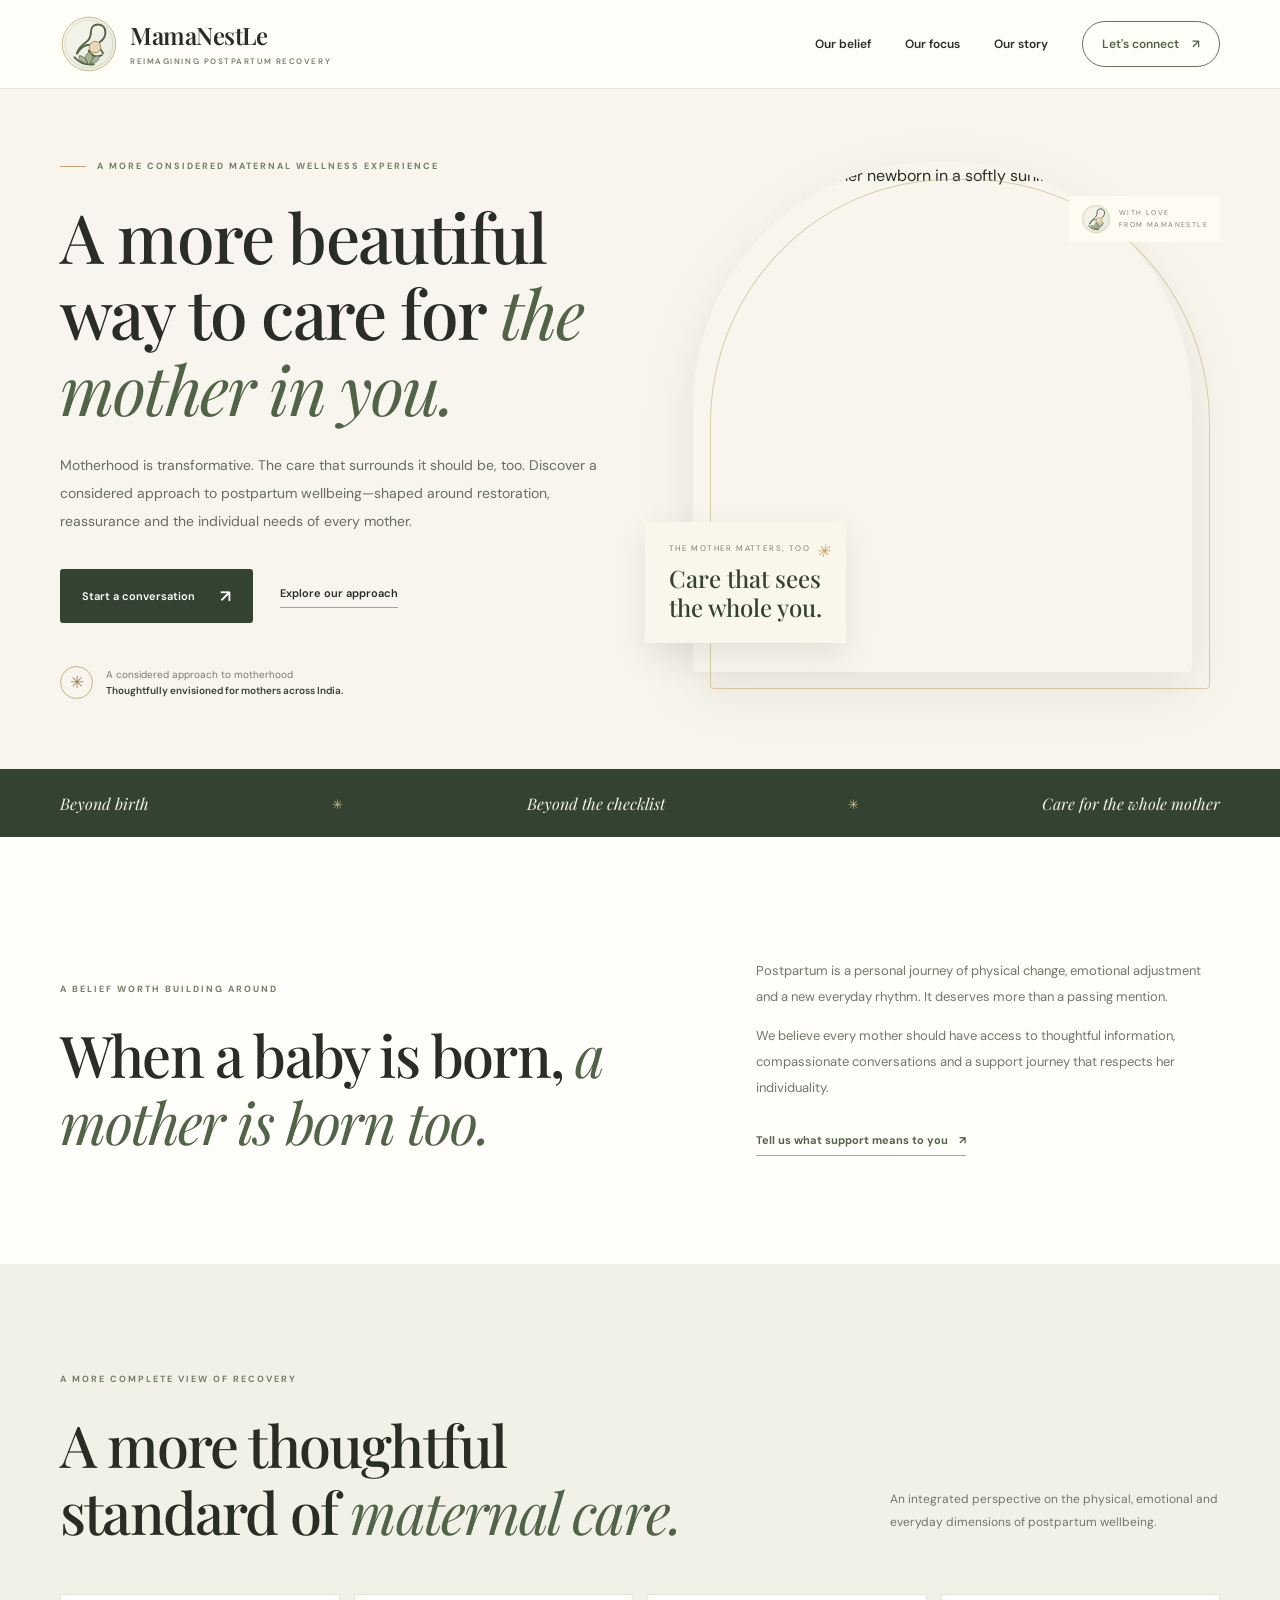
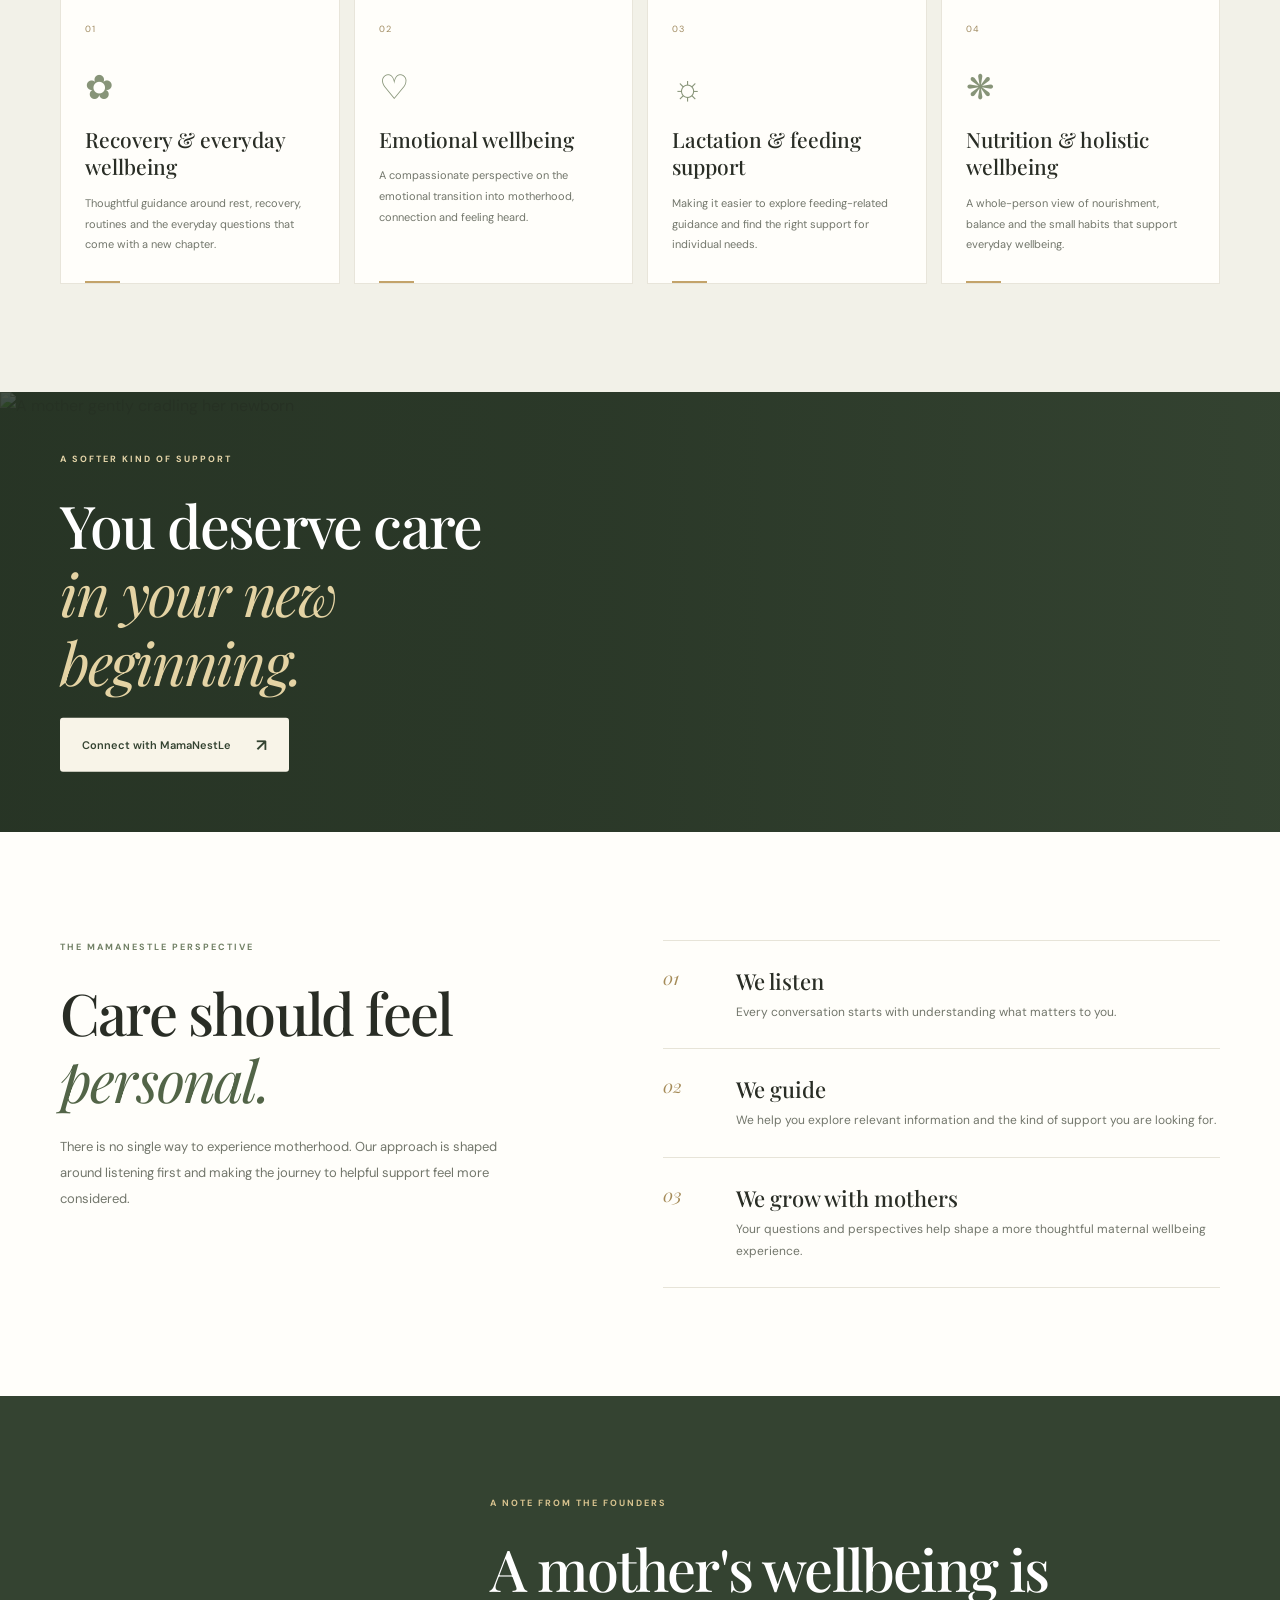
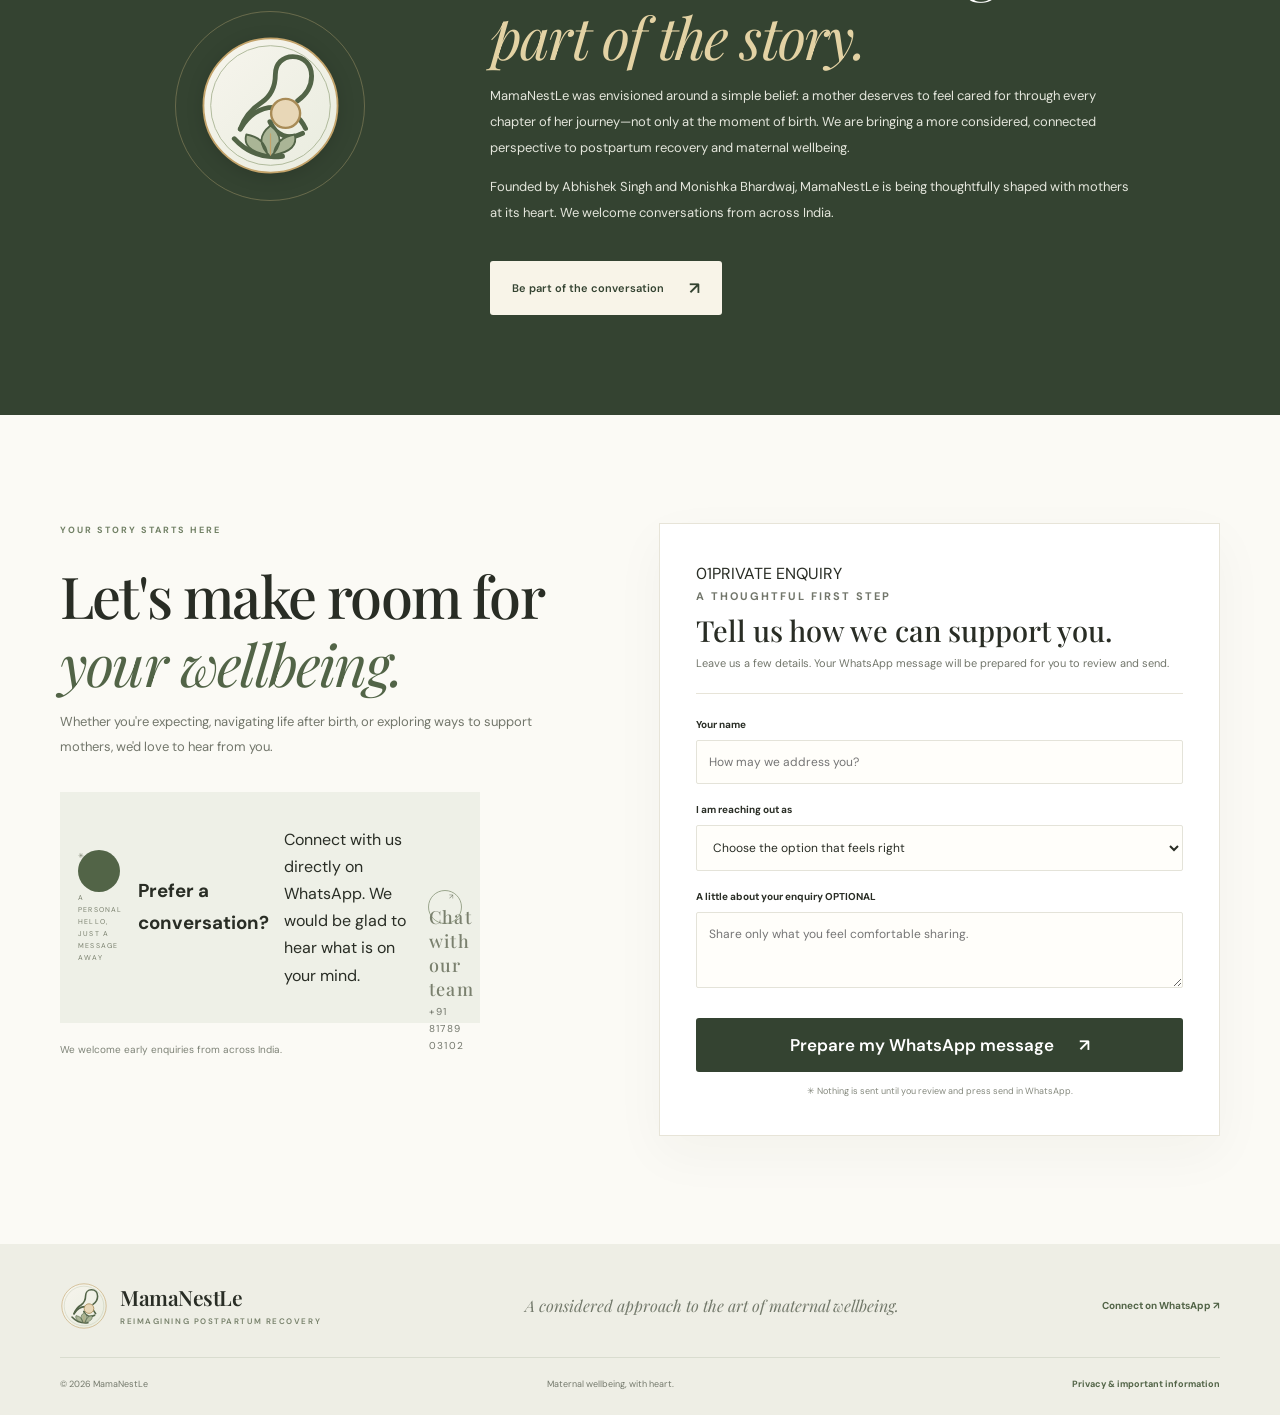
==== index.html @ a0205a6e "Polish MamaNestLe enquiry and WhatsApp experience" ====
<!doctype html>
<html lang="en">
<head>
<meta charset="utf-8"><meta name="viewport" content="width=device-width,initial-scale=1">
<meta name="theme-color" content="#f7f5ed">
<meta name="description" content="MamaNestLe is reimagining postpartum recovery with thoughtful guidance and a more connected approach to maternal wellbeing. Explore our vision and connect with us from anywhere in India.">
<title>MamaNestLe | Reimagining Postpartum Recovery</title>
<link rel="preconnect" href="https://fonts.googleapis.com"><link rel="preconnect" href="https://fonts.gstatic.com" crossorigin>
<link href="https://fonts.googleapis.com/css2?family=DM+Sans:wght@400;500;600;700&family=Playfair+Display:wght@400;500;600;700&display=swap" rel="stylesheet">
<link rel="icon" href="assets/mamanestle-icon.svg" type="image/svg+xml">
<link rel="stylesheet" href="styles.css?v=20261119-luxe"><script src="script.js?v=20261119-luxe" defer></script>
</head>
<body>
<a class="skip-link" href="#main">Skip to content</a>
<header class="header"><div class="container nav">
<a class="brand" href="#home" aria-label="MamaNestLe home"><img class="brand-logo" src="assets/mamanestle-icon.svg?v=20261119-luxe" alt=""><span class="brand-name">MamaNestLe<small>REIMAGINING POSTPARTUM RECOVERY</small></span></a>
<button class="menu-toggle" aria-label="Open navigation" aria-expanded="false">☰</button>
<nav class="nav-links" aria-label="Main navigation"><a href="#our-belief">Our belief</a><a href="#support">Our focus</a><a href="#story">Our story</a><a class="nav-cta" href="#connect">Let's connect <span>↗</span></a></nav>
</div></header>
<main id="main">
<section class="hero" id="home"><div class="container hero-grid">
<div class="hero-copy"><p class="eyebrow"><span class="eyebrow-line"></span> A MORE CONSIDERED MATERNAL WELLNESS EXPERIENCE</p><h1>A more beautiful way to care for <em>the mother in you.</em></h1><p class="hero-lead">Motherhood is transformative. The care that surrounds it should be, too. Discover a considered approach to postpartum wellbeing—shaped around restoration, reassurance and the individual needs of every mother.</p><div class="hero-actions"><a class="button button-dark" href="#connect">Start a conversation <span>↗</span></a><a class="text-link" href="#support">Explore our approach</a></div><div class="hero-proof"><span class="proof-mark">✳</span><span>A considered approach to motherhood<br><b>Thoughtfully envisioned for mothers across India.</b></span></div></div>
<div class="hero-photo-wrap"><img class="hero-photo" src="https://images.pexels.com/photos/34336729/pexels-photo-34336729/free-photo-of-mother-holding-newborn-baby-in-sunlit-room.jpeg?auto=compress&dpr=1&h=1100&w=900" alt="A mother holding her newborn in a softly sunlit room" fetchpriority="high"><div class="photo-note"><span>THE MOTHER MATTERS, TOO</span><b>Care that sees<br>the whole you.</b><i>✳</i></div><div class="photo-stamp"><img src="assets/mamanestle-icon.svg?v=20261119-luxe" alt=""><span>WITH LOVE<br>FROM MAMANESTLE</span></div></div>
</div></section>
<div class="belief-ribbon"><div class="container"><span>Beyond birth</span><i>✳</i><span>Beyond the checklist</span><i>✳</i><span>Care for the whole mother</span></div></div>
<section class="section belief" id="our-belief"><div class="container belief-grid"><div><p class="eyebrow">A belief worth building around</p><h2>When a baby is born, <em>a mother is born too.</em></h2></div><div class="belief-copy"><p>Postpartum is a personal journey of physical change, emotional adjustment and a new everyday rhythm. It deserves more than a passing mention.</p><p>We believe every mother should have access to thoughtful information, compassionate conversations and a support journey that respects her individuality.</p><a class="under-link" href="#connect">Tell us what support means to you <span>↗</span></a></div></div></section>
<section class="focus section" id="support"><div class="container"><div class="section-head"><div><p class="eyebrow">A more complete view of recovery</p><h2>A more thoughtful standard of <em>maternal care.</em></h2></div><p>An integrated perspective on the physical, emotional and everyday dimensions of postpartum wellbeing.</p></div>
<div class="focus-grid">
<article class="focus-card"><div class="focus-number">01</div><div class="focus-icon">✿</div><h3>Recovery &amp; everyday wellbeing</h3><p>Thoughtful guidance around rest, recovery, routines and the everyday questions that come with a new chapter.</p><span class="focus-rule"></span></article>
<article class="focus-card"><div class="focus-number">02</div><div class="focus-icon">♡</div><h3>Emotional wellbeing</h3><p>A compassionate perspective on the emotional transition into motherhood, connection and feeling heard.</p><span class="focus-rule"></span></article>
<article class="focus-card"><div class="focus-number">03</div><div class="focus-icon">☼</div><h3>Lactation &amp; feeding support</h3><p>Making it easier to explore feeding-related guidance and find the right support for individual needs.</p><span class="focus-rule"></span></article>
<article class="focus-card"><div class="focus-number">04</div><div class="focus-icon">❋</div><h3>Nutrition &amp; holistic wellbeing</h3><p>A whole-person view of nourishment, balance and the small habits that support everyday wellbeing.</p><span class="focus-rule"></span></article>
</div></div></section>
<section class="image-break"><img src="https://images.pexels.com/photos/36753631/pexels-photo-36753631.jpeg?auto=compress&cs=tinysrgb&w=1800" alt="A mother gently cradling her newborn" loading="lazy"><div class="image-break-copy"><p class="eyebrow">A softer kind of support</p><h2>You deserve care<br><em>in your new beginning.</em></h2><a class="button button-light" href="#connect">Connect with MamaNestLe <span>↗</span></a></div></section>
<section class="section journey"><div class="container journey-grid"><div class="journey-heading"><p class="eyebrow">The MamaNestLe perspective</p><h2>Care should feel <em>personal.</em></h2><p>There is no single way to experience motherhood. Our approach is shaped around listening first and making the journey to helpful support feel more considered.</p></div><div class="journey-steps"><div class="journey-step"><span>01</span><div><h3>We listen</h3><p>Every conversation starts with understanding what matters to you.</p></div></div><div class="journey-step"><span>02</span><div><h3>We guide</h3><p>We help you explore relevant information and the kind of support you are looking for.</p></div></div><div class="journey-step"><span>03</span><div><h3>We grow with mothers</h3><p>Your questions and perspectives help shape a more thoughtful maternal wellbeing experience.</p></div></div></div></div></section>
<section class="story" id="story"><div class="container story-grid"><div class="story-mark"><img src="assets/mamanestle-icon.svg?v=20261119-luxe" alt="MamaNestLe emblem"></div><div><p class="eyebrow">A note from the founders</p><h2>A mother's wellbeing is <em>part of the story.</em></h2><p>MamaNestLe was envisioned around a simple belief: a mother deserves to feel cared for through every chapter of her journey—not only at the moment of birth. We are bringing a more considered, connected perspective to postpartum recovery and maternal wellbeing.</p><p>Founded by Abhishek Singh and Monishka Bhardwaj, MamaNestLe is being thoughtfully shaped with mothers at its heart. We welcome conversations from across India.</p><a class="button button-light" href="#connect">Be part of the conversation <span>↗</span></a></div></div></section>
<section class="connect section" id="connect"><div class="container connect-grid"><div class="connect-copy"><p class="eyebrow">Your story starts here</p><h2>Let's make room for <em>your wellbeing.</em></h2><p>Whether you're expecting, navigating life after birth, or exploring ways to support mothers, we'd love to hear from you.</p><div class="whatsapp-card"><div class="wa-card-top"><span class="wa-symbol">✳</span><span class="wa-kicker">A PERSONAL HELLO, JUST A MESSAGE AWAY</span></div><h3>Prefer a conversation?</h3><p>Connect with us directly on WhatsApp. We would be glad to hear what is on your mind.</p><a class="wa-direct-link" id="whatsapp-link" href="https://wa.me/918178903102?text=Hello%20MamaNestLe%2C%20I%27d%20love%20to%20connect." target="_blank" rel="noopener"><span class="wa-direct-icon">↗</span><span><b>Chat with our team</b><small>+91 81789 03102</small></span></a></div><p class="connect-note">We welcome early enquiries from across India.</p></div>
<form class="contact-form" id="enquiry-form"><div class="form-top"><div class="form-index"><span>01</span><span>PRIVATE ENQUIRY</span></div><p class="eyebrow">A thoughtful first step</p><h3>Tell us how we can support you.</h3><p>Leave us a few details. Your WhatsApp message will be prepared for you to review and send.</p></div>
<div class="form-field"><label for="name">Your name</label><input id="name" name="name" autocomplete="name" maxlength="100" required placeholder="How may we address you?"></div>
<div class="form-field"><label for="interest">I am reaching out as</label><select id="interest" name="interest" required><option value="">Choose the option that feels right</option><option>Expecting mother</option><option>Mother after childbirth</option><option>Family member / caregiver</option><option>Healthcare professional</option><option>Potential collaborator</option><option>Other</option></select></div>
<div class="form-field"><label for="message">A little about your enquiry <span>OPTIONAL</span></label><textarea id="message" name="message" rows="3" maxlength="1200" placeholder="Share only what you feel comfortable sharing."></textarea></div>
<div class="hp" aria-hidden="true"><label for="website">Leave empty</label><input id="website" name="website" tabindex="-1" autocomplete="off"></div>
<button class="button button-dark submit-button" type="submit"><span>Prepare my WhatsApp message</span><span class="submit-arrow">↗</span></button><p class="form-footnote"><span>✳</span> Nothing is sent until you review and press send in WhatsApp.</p></form></div></section>
</main>
<footer class="footer"><div class="container footer-main"><a class="brand footer-brand" href="#home"><img class="brand-logo" src="assets/mamanestle-icon.svg?v=20261119-luxe" alt=""><span class="brand-name">MamaNestLe<small>REIMAGINING POSTPARTUM RECOVERY</small></span></a><p>A considered approach to the art of maternal wellbeing.</p><a class="footer-contact" href="https://wa.me/918178903102" target="_blank" rel="noopener">Connect on WhatsApp ↗</a></div><div class="container footer-bottom"><span>© <span id="year"></span> MamaNestLe</span><span>Maternal wellbeing, with heart.</span><a href="privacy.html">Privacy &amp; important information</a></div></footer>
</body></html>
---- styles.css ----
:root{--ivory:#f7f5ed;--paper:#fffefa;--sage:#9eaa8d;--sage-dark:#526447;--olive:#344331;--gold:#c3a36a;--ink:#292d25;--muted:#72766b;--line:#e7e4d8;--serif:"Playfair Display",Georgia,serif;--sans:"DM Sans",Arial,sans-serif}*{box-sizing:border-box}html{scroll-behavior:smooth;scroll-padding-top:94px}body{margin:0;background:var(--paper);color:var(--ink);font-family:var(--sans);line-height:1.7}a{color:inherit;text-decoration:none}.container{width:min(1160px,calc(100% - 52px));margin:auto}.skip-link{position:absolute;left:-999px;top:8px;background:#fff;padding:10px;z-index:99}.skip-link:focus{left:8px}.header{position:sticky;top:0;z-index:30;background:#fffef9ed;backdrop-filter:blur(14px);border-bottom:1px solid #e7e4d8}.nav{height:88px;display:flex;align-items:center;justify-content:space-between}.brand{display:flex;align-items:center;gap:12px}.brand-logo{width:58px;height:58px;display:block;flex:none}.brand-name{font:600 24px/1.1 var(--serif);letter-spacing:-.5px}.brand-name small{display:block;font:600 8px var(--sans);letter-spacing:1.55px;color:#77816b;margin-top:7px}.nav-links{display:flex;align-items:center;gap:34px;font-size:12px;font-weight:600}.nav-links>a:not(.nav-cta):hover,.text-link:hover{color:var(--sage-dark)}.nav-cta{padding:12px 19px;border:1px solid #66745b;border-radius:30px;color:var(--sage-dark)}.nav-cta span{margin-left:10px}.menu-toggle{display:none;background:none;border:0;font-size:25px;color:var(--olive)}.hero{background:var(--ivory);overflow:hidden}.hero-grid{min-height:680px;display:grid;grid-template-columns:1fr .94fr;gap:72px;align-items:center;padding-top:62px;padding-bottom:62px}.eyebrow{display:flex;align-items:center;gap:11px;text-transform:uppercase;letter-spacing:2px;font-size:9px;font-weight:700;color:#718065;margin:0 0 24px}.eyebrow-line{width:26px;height:1px;background:var(--gold)}h1,h2{font-family:var(--serif);font-weight:500;letter-spacing:-1.8px}h1{font-size:clamp(48px,5.3vw,72px);line-height:1.12;margin:0 0 25px;max-width:650px}h1 em,h2 em{font-weight:400;color:var(--sage-dark)}.hero-lead{max-width:550px;color:#686d62;font-size:14px;line-height:2}.hero-actions{display:flex;align-items:center;gap:27px;flex-wrap:wrap;margin-top:34px}.button{display:inline-flex;align-items:center;justify-content:center;gap:25px;border:0;border-radius:3px;padding:16px 22px;font:600 11px var(--sans);cursor:pointer;transition:transform .2s,background .2s}.button:hover{transform:translateY(-2px)}.button-dark{background:var(--olive);color:#fff}.button-dark:hover{background:#526447}.button-light{background:#f8f4e8;color:var(--olive);margin-top:22px}.button span{font-size:17px}.text-link{font-size:11px;font-weight:600;border-bottom:1px solid var(--sage);padding-bottom:5px}.hero-proof{display:flex;align-items:center;gap:13px;margin-top:43px;color:#777b70;font-size:10px;line-height:1.55}.hero-proof b{color:var(--olive);font-weight:600}.proof-mark{display:grid;place-items:center;width:33px;height:33px;border:1px solid #c8b27e;border-radius:50%;color:#9b8150;font-size:17px}.hero-photo-wrap{height:535px;position:relative;padding:0 28px 25px 0}.hero-photo{width:100%;height:100%;object-fit:cover;object-position:center 40%;border-radius:48% 48% 4px 4px;display:block;box-shadow:0 18px 55px #4e50321c}.hero-photo-wrap:after{content:"";position:absolute;inset:17px 10px 8px 17px;border:1px solid #c4a66d88;border-radius:48% 48% 4px 4px;z-index:0;pointer-events:none}.photo-note{position:absolute;z-index:2;left:-48px;bottom:54px;background:#f9f6eb;padding:20px 24px;box-shadow:0 12px 30px #343a251a}.photo-note span,.photo-stamp span{display:block;font-size:8px;letter-spacing:1.4px;color:#7c826f}.photo-note b{display:block;font:500 24px/1.22 var(--serif);color:var(--olive);margin-top:8px}.photo-note i{position:absolute;right:16px;top:15px;color:var(--gold);font-size:17px}.photo-stamp{position:absolute;z-index:2;right:0;top:34px;display:flex;align-items:center;gap:8px;background:#fffdf3e8;padding:8px 12px}.photo-stamp img{width:30px;height:30px}.photo-stamp span{font-size:7px;line-height:1.6}.belief-ribbon{background:var(--olive);color:#f4f0e4}.belief-ribbon .container{min-height:68px;display:flex;align-items:center;justify-content:space-between;gap:20px;font:italic 16px var(--serif)}.belief-ribbon i{font-style:normal;color:#d1b77f;font-size:13px}.section{padding:108px 0}.belief-grid{display:grid;grid-template-columns:1fr .8fr;gap:115px;align-items:end}.section h2,.story h2{font-size:clamp(39px,4.5vw,58px);line-height:1.17;margin:0}.belief-copy p,.journey-heading>p:not(.eyebrow),.story-grid>div:last-child>p:not(.eyebrow){font-size:13px;color:var(--muted);line-height:2}.under-link{display:inline-block;margin-top:17px;color:var(--sage-dark);font-size:11px;font-weight:700;border-bottom:1px solid var(--gold);padding-bottom:5px}.under-link span{margin-left:8px}.focus{background:#f2f1e8}.section-head{display:flex;align-items:end;justify-content:space-between;gap:80px;margin-bottom:48px}.section-head h2{max-width:650px}.section-head>p{max-width:330px;color:var(--muted);font-size:12px;line-height:1.9}.focus-grid{display:grid;grid-template-columns:repeat(4,1fr);gap:14px}.focus-card{position:relative;min-height:290px;padding:27px 24px;background:#fffefa;border:1px solid #e8e5da;display:flex;flex-direction:column}.focus-number{font-size:9px;letter-spacing:1px;color:#a08b61}.focus-icon{font:34px var(--serif);color:#879478;margin:25px 0 18px}.focus-card h3{font:500 21px/1.3 var(--serif);margin:0 0 12px}.focus-card p{font-size:11px;line-height:1.9;color:var(--muted);margin:0}.focus-rule{width:35px;height:2px;background:var(--gold);margin-top:auto;padding-top:0;position:absolute;bottom:0;left:24px}.image-break{height:440px;position:relative;overflow:hidden;background:#344331}.image-break:after{content:"";position:absolute;inset:0;background:linear-gradient(90deg,#253223d9 0%,#25322399 48%,#25322308 100%)}.image-break>img{width:100%;height:100%;object-fit:cover;object-position:center 44%;display:block}.image-break-copy{position:absolute;z-index:2;left:max(calc((100% - 1160px)/2),26px);top:50%;transform:translateY(-50%);color:#fff;max-width:510px}.image-break-copy .eyebrow{color:#e5d5a9}.image-break-copy h2{font-size:clamp(40px,4.8vw,59px);line-height:1.16;margin:0}.image-break-copy h2 em{color:#e4d3a4}.journey-grid{display:grid;grid-template-columns:.85fr 1fr;gap:130px}.journey-heading h2{margin-bottom:20px}.journey-steps{border-top:1px solid var(--line)}.journey-step{display:grid;grid-template-columns:55px 1fr;gap:18px;padding:25px 0;border-bottom:1px solid var(--line)}.journey-step>span{font:italic 18px var(--serif);color:#a58b58}.journey-step h3{font:500 22px var(--serif);margin:0 0 6px}.journey-step p{font-size:12px;color:var(--muted);margin:0;line-height:1.8}.story{background:var(--olive);color:#fff;padding:100px 0;overflow:hidden}.story-grid{display:grid;grid-template-columns:.4fr 1fr;gap:90px;align-items:center;max-width:1000px}.story-mark{width:190px;height:190px;border:1px solid #d2bb8055;border-radius:50%;display:grid;place-items:center;margin:auto}.story-mark img{width:145px;height:145px;filter:drop-shadow(0 3px 8px #0002)}.story .eyebrow{color:#d8c38f}.story h2{max-width:680px}.story h2 em{color:#e3d2a4}.story-grid>div:last-child>p:not(.eyebrow){color:#e4e6dc}.connect{background:#fbfaf5}.connect-grid{display:grid;grid-template-columns:.9fr 1fr;gap:95px;align-items:start}.connect-copy h2{font-size:clamp(42px,4.5vw,58px)}.connect-copy>p:not(.eyebrow){color:var(--muted);font-size:13px;line-height:1.9}.whatsapp-card{display:flex;align-items:center;gap:15px;background:#eef0e7;padding:18px;margin-top:32px;max-width:420px}.wa-symbol{width:42px;height:42px;border-radius:50%;background:var(--sage-dark);color:white;display:grid;place-items:center;font-size:21px}.whatsapp-card>div{flex:1}.whatsapp-card span{display:block;font-size:7px;letter-spacing:1.2px;color:#7a806e}.whatsapp-card b{display:block;font:500 18px var(--serif);margin:2px 0}.whatsapp-card small{font-size:10px;color:var(--muted)}.whatsapp-card>a{width:34px;height:34px;display:grid;place-items:center;border:1px solid #9ca78e;border-radius:50%;color:var(--sage-dark)}.connect-note{font-size:10px!important;color:#7e8377!important;margin-top:17px}.contact-form{background:#fff;border:1px solid var(--line);padding:36px;box-shadow:0 18px 50px #3038220a}.form-top{padding-bottom:20px;border-bottom:1px solid var(--line);margin-bottom:22px}.form-top>span{font-size:8px;letter-spacing:1.5px;color:#8a805f}.form-top h3{font:500 29px var(--serif);margin:5px 0}.form-top p{font-size:11px;color:var(--muted);margin:0}label{display:block;font-size:10px;font-weight:700;margin:17px 0 7px}input,select,textarea{width:100%;padding:13px 12px;border:1px solid #e4e3d9;background:#fffefa;border-radius:2px;font:12px var(--sans);color:var(--ink);outline:none}input:focus,select:focus,textarea:focus{border-color:#8a9879;box-shadow:0 0 0 3px #9eaa8d26}textarea{resize:vertical}.submit-button{width:100%;margin-top:22px}.form-footnote{font-size:9px;color:#85897e;text-align:center;margin:12px 0 0}.hp{position:absolute;left:-5000px;width:1px;height:1px;overflow:hidden}.footer{background:#eeeee5;padding:35px 0 22px}.footer-main{display:flex;align-items:center;justify-content:space-between;gap:20px;padding-bottom:25px;border-bottom:1px solid #d9dccf}.footer-brand .brand-logo{width:48px;height:48px}.footer-brand .brand-name{font-size:21px}.footer-main>p{font:italic 16px var(--serif);color:#73796b}.footer-contact{font-size:10px;font-weight:700;color:var(--sage-dark)}.footer-bottom{display:flex;justify-content:space-between;align-items:center;gap:18px;padding-top:19px;font-size:9px;color:#74796c}.footer-bottom a{color:var(--sage-dark);font-weight:700}.privacy-page{background:var(--ivory);min-height:100vh}.policy-wrap{width:min(850px,calc(100% - 40px));margin:70px auto;padding:55px;background:#fffefa;border:1px solid var(--line)}.policy-wrap h1{font-size:48px}.policy-wrap h2{font:500 25px var(--serif);letter-spacing:0;margin:32px 0 10px}.policy-wrap p,.policy-wrap li{font-size:13px;color:#656b60;line-height:1.9}.policy-back{color:var(--sage-dark);font-size:12px;font-weight:700}.policy-meta{font-size:10px!important;color:#8b8e82!important}@media(max-width:900px){.hero-grid{gap:40px}.hero-photo-wrap{height:470px}.focus-grid{grid-template-columns:repeat(2,1fr)}.journey-grid{gap:65px}.connect-grid{gap:45px}.belief-grid{gap:65px}}@media(max-width:700px){.container{width:min(100% - 36px,590px)}.nav{height:76px}.brand-logo{width:49px;height:49px}.brand-name{font-size:21px}.brand-name small{font-size:7px}.menu-toggle{display:block}.nav-links{display:none;position:absolute;top:75px;left:0;right:0;background:#fffefa;padding:22px 24px 28px;flex-direction:column;align-items:stretch;gap:19px;border-bottom:1px solid var(--line)}.nav-links.open{display:flex}.nav-cta{text-align:center}.hero-grid{grid-template-columns:1fr;gap:38px;padding-top:53px;padding-bottom:45px}.hero h1{font-size:49px}.hero-photo-wrap{height:430px;margin:0 10px 0 22px}.photo-note{left:-22px;bottom:36px;padding:15px 19px}.photo-note b{font-size:21px}.belief-ribbon .container{min-height:62px;gap:10px;font-size:12px}.section{padding:76px 0}.belief-grid,.journey-grid,.connect-grid,.story-grid{grid-template-columns:1fr;gap:32px}.section-head{display:block;margin-bottom:30px}.section-head>p{margin-top:18px}.focus-grid{grid-template-columns:1fr 1fr;gap:10px}.focus-card{padding:21px 17px;min-height:285px}.focus-card h3{font-size:19px}.focus-rule{left:17px}.image-break{height:390px}.image-break-copy{left:24px;right:20px}.journey-grid{gap:24px}.story{padding:75px 0}.story-grid{gap:25px}.story-mark{width:130px;height:130px;margin:0}.story-mark img{width:100px;height:100px}.contact-form{padding:25px 20px}.footer-main{flex-wrap:wrap}.footer-main>p{order:3;width:100%;margin:0}.footer-bottom{flex-wrap:wrap}.policy-wrap{margin:25px auto;padding:28px 22px}.policy-wrap h1{font-size:39px}}@media(max-width:390px){.hero h1{font-size:43px}.hero-photo-wrap{height:365px}.focus-grid{grid-template-columns:1fr}.focus-card{min-height:235px}.belief-ribbon .container{font-size:10px}.contact-form{padding:22px 16px}}@media(prefers-reduced-motion:reduce){html{scroll-behavior:auto}*,*:before,*:after{transition:none!important;animation:none!important}}
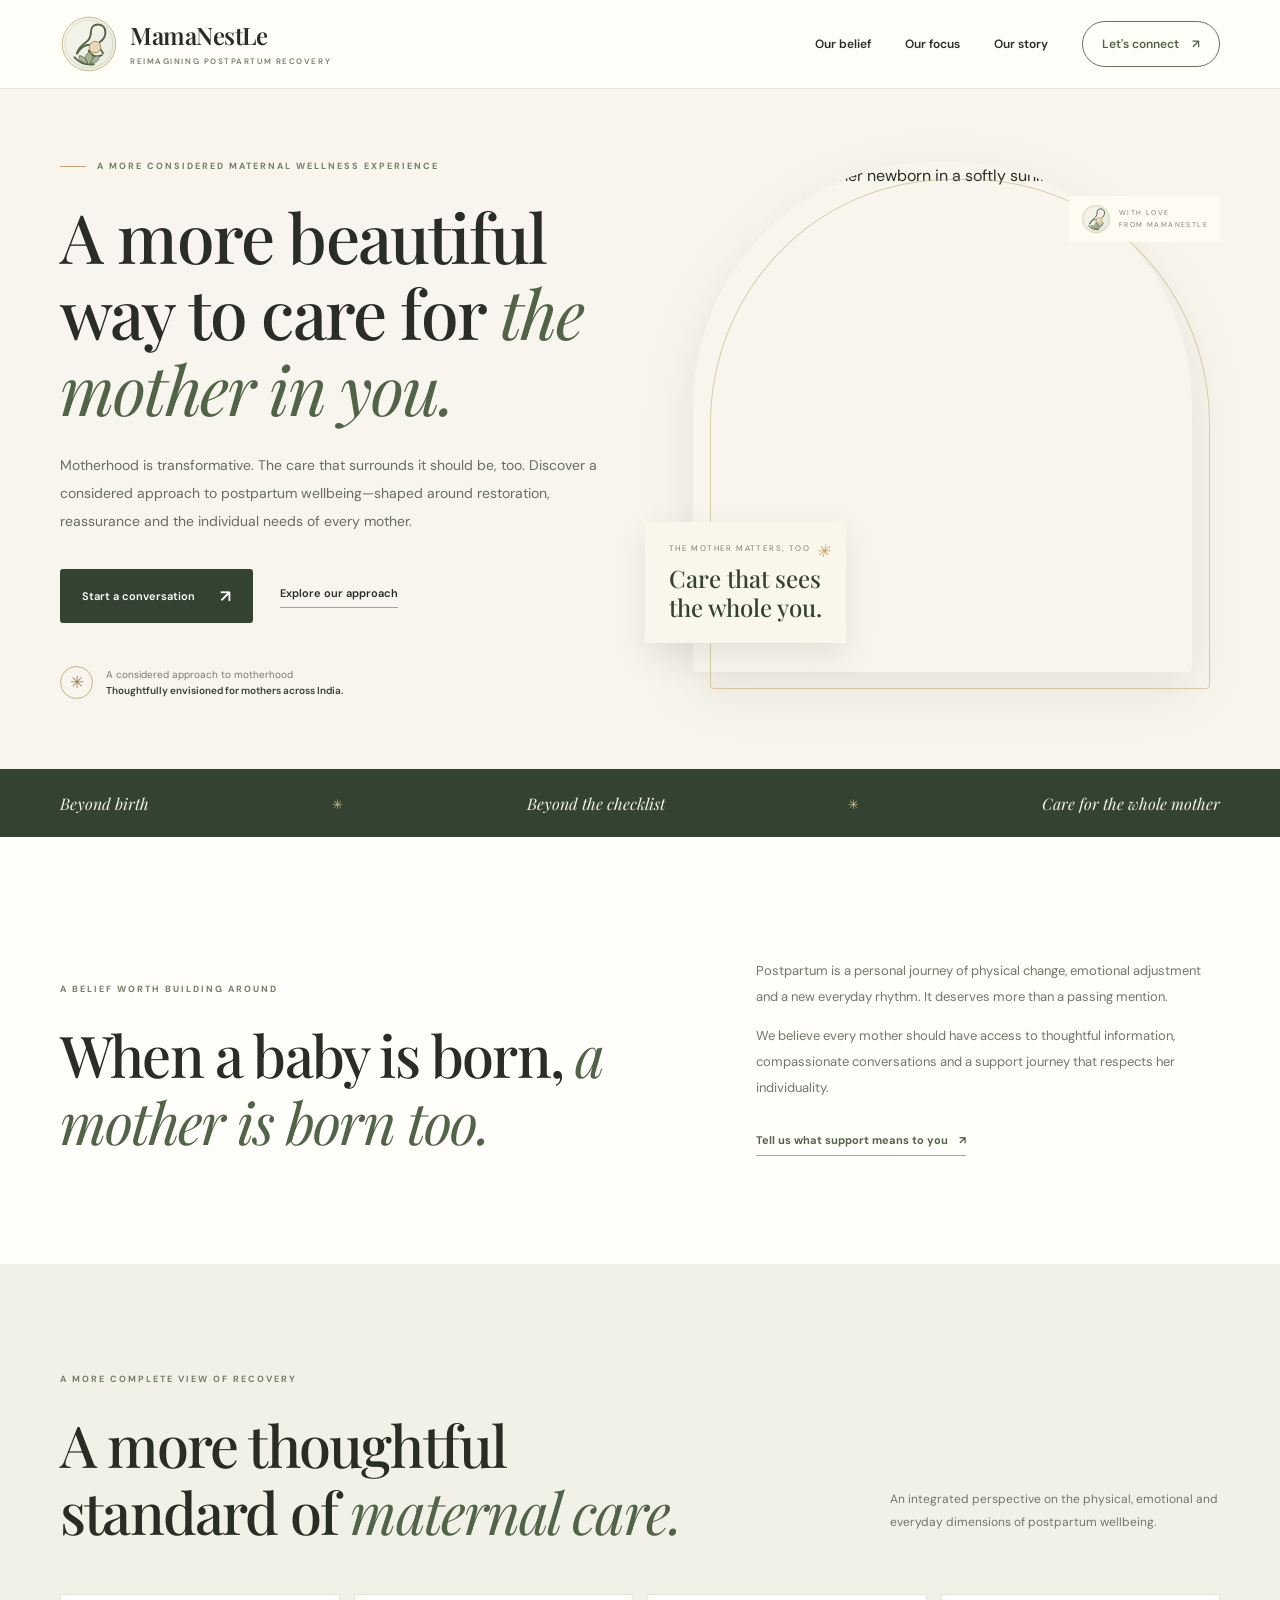
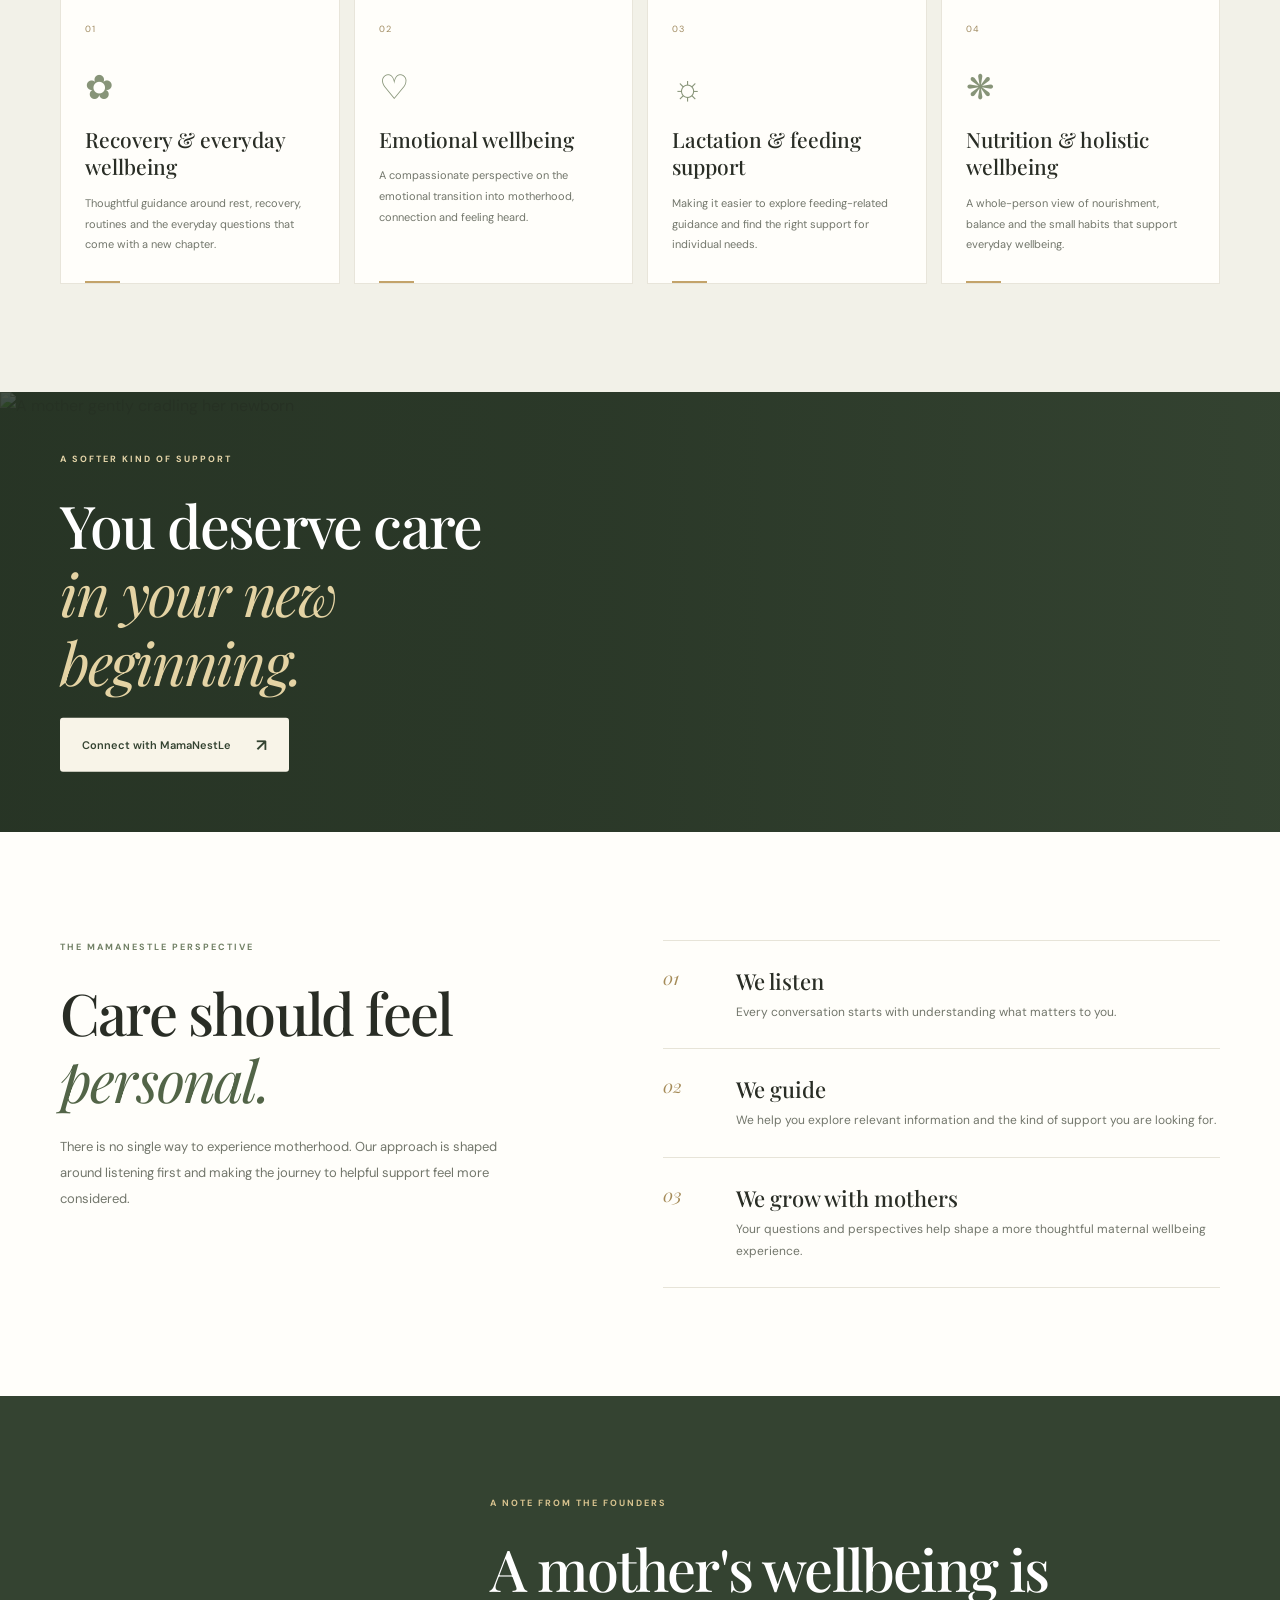
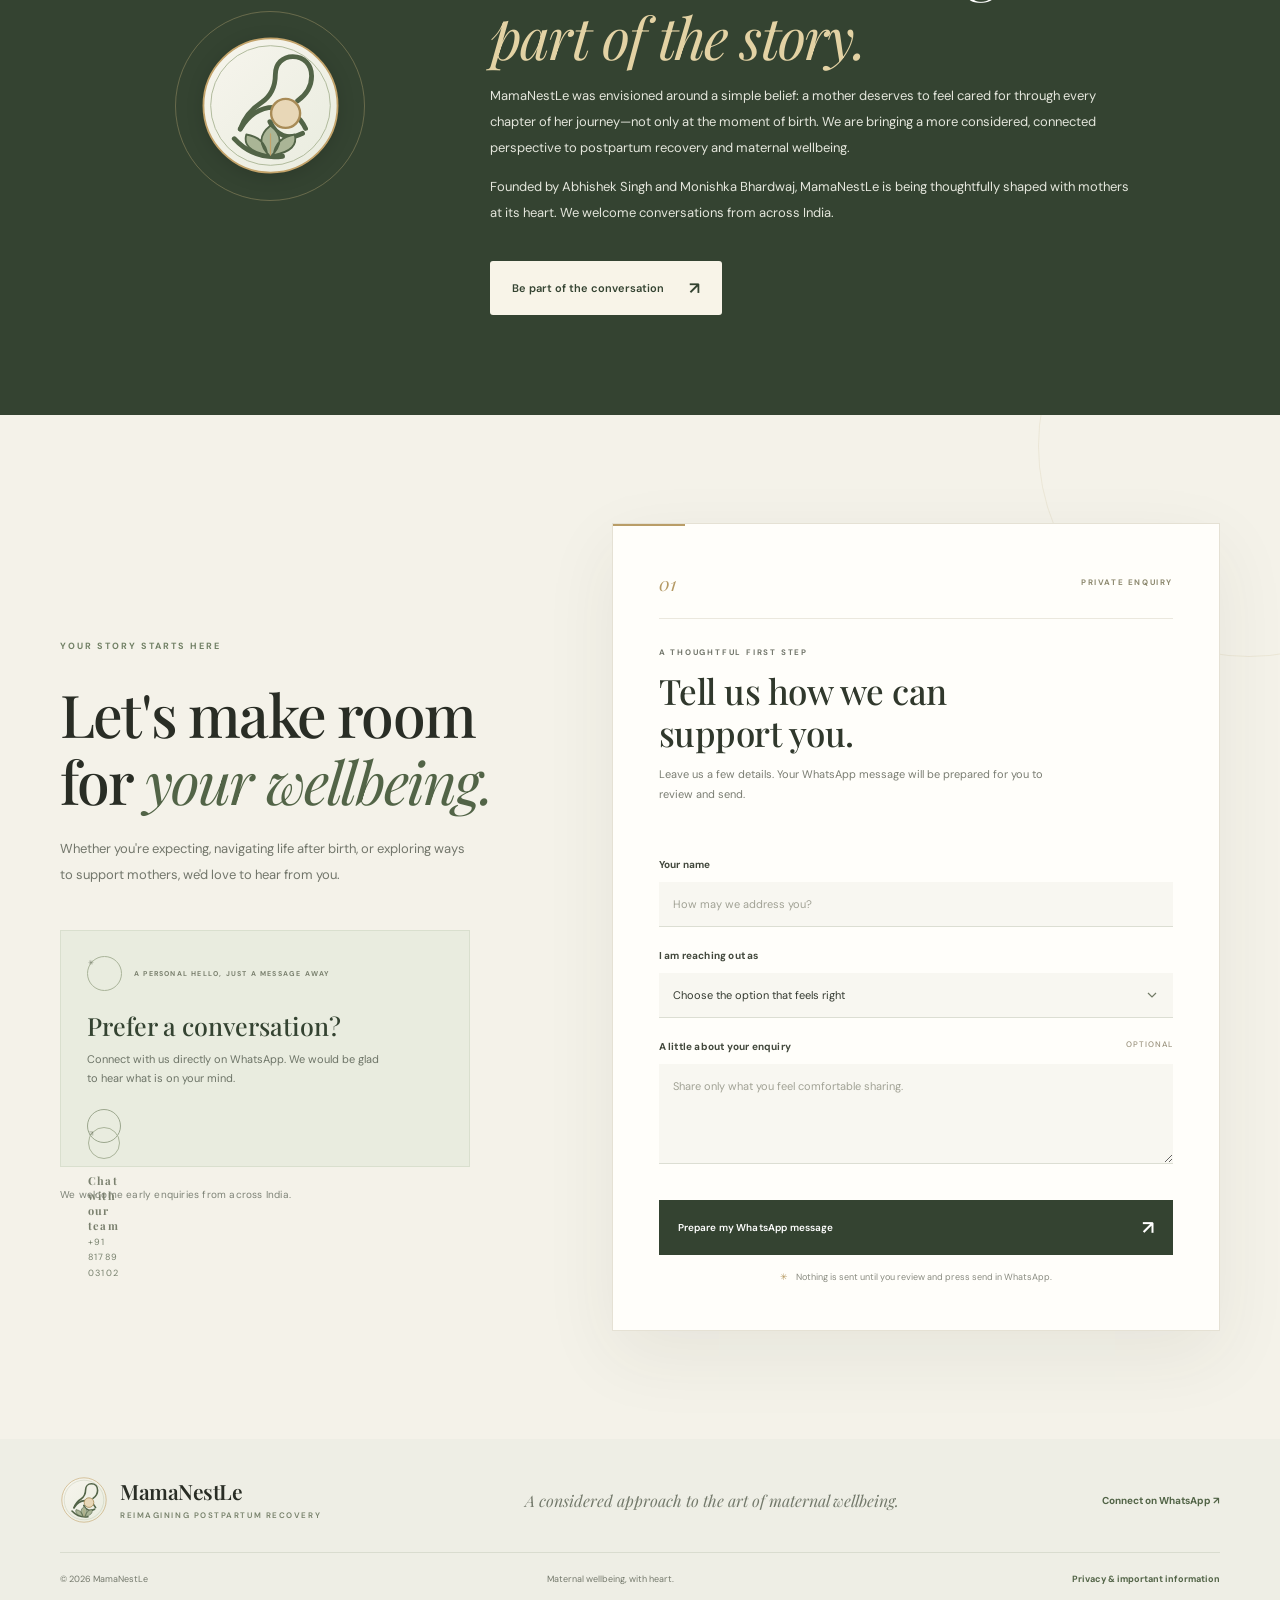
==== commit 9f44239a: "Refresh premium enquiry styling cache" ====
--- a/index.html
+++ b/index.html
@@ -8,7 +8,7 @@
 <link rel="preconnect" href="https://fonts.googleapis.com"><link rel="preconnect" href="https://fonts.gstatic.com" crossorigin>
 <link href="https://fonts.googleapis.com/css2?family=DM+Sans:wght@400;500;600;700&family=Playfair+Display:wght@400;500;600;700&display=swap" rel="stylesheet">
 <link rel="icon" href="assets/mamanestle-icon.svg" type="image/svg+xml">
-<link rel="stylesheet" href="styles.css?v=20261119-luxe"><script src="script.js?v=20261119-luxe" defer></script>
+<link rel="stylesheet" href="styles.css?v=20261119-concierge2"><script src="script.js?v=20261119-luxe" defer></script>
 </head>
 <body>
 <a class="skip-link" href="#main">Skip to content</a>
--- a/styles.css
+++ b/styles.css
@@ -1 +1,44 @@
-:root{--ivory:#f7f5ed;--paper:#fffefa;--sage:#9eaa8d;--sage-dark:#526447;--olive:#344331;--gold:#c3a36a;--ink:#292d25;--muted:#72766b;--line:#e7e4d8;--serif:"Playfair Display",Georgia,serif;--sans:"DM Sans",Arial,sans-serif}*{box-sizing:border-box}html{scroll-behavior:smooth;scroll-padding-top:94px}body{margin:0;background:var(--paper);color:var(--ink);font-family:var(--sans);line-height:1.7}a{color:inherit;text-decoration:none}.container{width:min(1160px,calc(100% - 52px));margin:auto}.skip-link{position:absolute;left:-999px;top:8px;background:#fff;padding:10px;z-index:99}.skip-link:focus{left:8px}.header{position:sticky;top:0;z-index:30;background:#fffef9ed;backdrop-filter:blur(14px);border-bottom:1px solid #e7e4d8}.nav{height:88px;display:flex;align-items:center;justify-content:space-between}.brand{display:flex;align-items:center;gap:12px}.brand-logo{width:58px;height:58px;display:block;flex:none}.brand-name{font:600 24px/1.1 var(--serif);letter-spacing:-.5px}.brand-name small{display:block;font:600 8px var(--sans);letter-spacing:1.55px;color:#77816b;margin-top:7px}.nav-links{display:flex;align-items:center;gap:34px;font-size:12px;font-weight:600}.nav-links>a:not(.nav-cta):hover,.text-link:hover{color:var(--sage-dark)}.nav-cta{padding:12px 19px;border:1px solid #66745b;border-radius:30px;color:var(--sage-dark)}.nav-cta span{margin-left:10px}.menu-toggle{display:none;background:none;border:0;font-size:25px;color:var(--olive)}.hero{background:var(--ivory);overflow:hidden}.hero-grid{min-height:680px;display:grid;grid-template-columns:1fr .94fr;gap:72px;align-items:center;padding-top:62px;padding-bottom:62px}.eyebrow{display:flex;align-items:center;gap:11px;text-transform:uppercase;letter-spacing:2px;font-size:9px;font-weight:700;color:#718065;margin:0 0 24px}.eyebrow-line{width:26px;height:1px;background:var(--gold)}h1,h2{font-family:var(--serif);font-weight:500;letter-spacing:-1.8px}h1{font-size:clamp(48px,5.3vw,72px);line-height:1.12;margin:0 0 25px;max-width:650px}h1 em,h2 em{font-weight:400;color:var(--sage-dark)}.hero-lead{max-width:550px;color:#686d62;font-size:14px;line-height:2}.hero-actions{display:flex;align-items:center;gap:27px;flex-wrap:wrap;margin-top:34px}.button{display:inline-flex;align-items:center;justify-content:center;gap:25px;border:0;border-radius:3px;padding:16px 22px;font:600 11px var(--sans);cursor:pointer;transition:transform .2s,background .2s}.button:hover{transform:translateY(-2px)}.button-dark{background:var(--olive);color:#fff}.button-dark:hover{background:#526447}.button-light{background:#f8f4e8;color:var(--olive);margin-top:22px}.button span{font-size:17px}.text-link{font-size:11px;font-weight:600;border-bottom:1px solid var(--sage);padding-bottom:5px}.hero-proof{display:flex;align-items:center;gap:13px;margin-top:43px;color:#777b70;font-size:10px;line-height:1.55}.hero-proof b{color:var(--olive);font-weight:600}.proof-mark{display:grid;place-items:center;width:33px;height:33px;border:1px solid #c8b27e;border-radius:50%;color:#9b8150;font-size:17px}.hero-photo-wrap{height:535px;position:relative;padding:0 28px 25px 0}.hero-photo{width:100%;height:100%;object-fit:cover;object-position:center 40%;border-radius:48% 48% 4px 4px;display:block;box-shadow:0 18px 55px #4e50321c}.hero-photo-wrap:after{content:"";position:absolute;inset:17px 10px 8px 17px;border:1px solid #c4a66d88;border-radius:48% 48% 4px 4px;z-index:0;pointer-events:none}.photo-note{position:absolute;z-index:2;left:-48px;bottom:54px;background:#f9f6eb;padding:20px 24px;box-shadow:0 12px 30px #343a251a}.photo-note span,.photo-stamp span{display:block;font-size:8px;letter-spacing:1.4px;color:#7c826f}.photo-note b{display:block;font:500 24px/1.22 var(--serif);color:var(--olive);margin-top:8px}.photo-note i{position:absolute;right:16px;top:15px;color:var(--gold);font-size:17px}.photo-stamp{position:absolute;z-index:2;right:0;top:34px;display:flex;align-items:center;gap:8px;background:#fffdf3e8;padding:8px 12px}.photo-stamp img{width:30px;height:30px}.photo-stamp span{font-size:7px;line-height:1.6}.belief-ribbon{background:var(--olive);color:#f4f0e4}.belief-ribbon .container{min-height:68px;display:flex;align-items:center;justify-content:space-between;gap:20px;font:italic 16px var(--serif)}.belief-ribbon i{font-style:normal;color:#d1b77f;font-size:13px}.section{padding:108px 0}.belief-grid{display:grid;grid-template-columns:1fr .8fr;gap:115px;align-items:end}.section h2,.story h2{font-size:clamp(39px,4.5vw,58px);line-height:1.17;margin:0}.belief-copy p,.journey-heading>p:not(.eyebrow),.story-grid>div:last-child>p:not(.eyebrow){font-size:13px;color:var(--muted);line-height:2}.under-link{display:inline-block;margin-top:17px;color:var(--sage-dark);font-size:11px;font-weight:700;border-bottom:1px solid var(--gold);padding-bottom:5px}.under-link span{margin-left:8px}.focus{background:#f2f1e8}.section-head{display:flex;align-items:end;justify-content:space-between;gap:80px;margin-bottom:48px}.section-head h2{max-width:650px}.section-head>p{max-width:330px;color:var(--muted);font-size:12px;line-height:1.9}.focus-grid{display:grid;grid-template-columns:repeat(4,1fr);gap:14px}.focus-card{position:relative;min-height:290px;padding:27px 24px;background:#fffefa;border:1px solid #e8e5da;display:flex;flex-direction:column}.focus-number{font-size:9px;letter-spacing:1px;color:#a08b61}.focus-icon{font:34px var(--serif);color:#879478;margin:25px 0 18px}.focus-card h3{font:500 21px/1.3 var(--serif);margin:0 0 12px}.focus-card p{font-size:11px;line-height:1.9;color:var(--muted);margin:0}.focus-rule{width:35px;height:2px;background:var(--gold);margin-top:auto;padding-top:0;position:absolute;bottom:0;left:24px}.image-break{height:440px;position:relative;overflow:hidden;background:#344331}.image-break:after{content:"";position:absolute;inset:0;background:linear-gradient(90deg,#253223d9 0%,#25322399 48%,#25322308 100%)}.image-break>img{width:100%;height:100%;object-fit:cover;object-position:center 44%;display:block}.image-break-copy{position:absolute;z-index:2;left:max(calc((100% - 1160px)/2),26px);top:50%;transform:translateY(-50%);color:#fff;max-width:510px}.image-break-copy .eyebrow{color:#e5d5a9}.image-break-copy h2{font-size:clamp(40px,4.8vw,59px);line-height:1.16;margin:0}.image-break-copy h2 em{color:#e4d3a4}.journey-grid{display:grid;grid-template-columns:.85fr 1fr;gap:130px}.journey-heading h2{margin-bottom:20px}.journey-steps{border-top:1px solid var(--line)}.journey-step{display:grid;grid-template-columns:55px 1fr;gap:18px;padding:25px 0;border-bottom:1px solid var(--line)}.journey-step>span{font:italic 18px var(--serif);color:#a58b58}.journey-step h3{font:500 22px var(--serif);margin:0 0 6px}.journey-step p{font-size:12px;color:var(--muted);margin:0;line-height:1.8}.story{background:var(--olive);color:#fff;padding:100px 0;overflow:hidden}.story-grid{display:grid;grid-template-columns:.4fr 1fr;gap:90px;align-items:center;max-width:1000px}.story-mark{width:190px;height:190px;border:1px solid #d2bb8055;border-radius:50%;display:grid;place-items:center;margin:auto}.story-mark img{width:145px;height:145px;filter:drop-shadow(0 3px 8px #0002)}.story .eyebrow{color:#d8c38f}.story h2{max-width:680px}.story h2 em{color:#e3d2a4}.story-grid>div:last-child>p:not(.eyebrow){color:#e4e6dc}.connect{background:#fbfaf5}.connect-grid{display:grid;grid-template-columns:.9fr 1fr;gap:95px;align-items:start}.connect-copy h2{font-size:clamp(42px,4.5vw,58px)}.connect-copy>p:not(.eyebrow){color:var(--muted);font-size:13px;line-height:1.9}.whatsapp-card{display:flex;align-items:center;gap:15px;background:#eef0e7;padding:18px;margin-top:32px;max-width:420px}.wa-symbol{width:42px;height:42px;border-radius:50%;background:var(--sage-dark);color:white;display:grid;place-items:center;font-size:21px}.whatsapp-card>div{flex:1}.whatsapp-card span{display:block;font-size:7px;letter-spacing:1.2px;color:#7a806e}.whatsapp-card b{display:block;font:500 18px var(--serif);margin:2px 0}.whatsapp-card small{font-size:10px;color:var(--muted)}.whatsapp-card>a{width:34px;height:34px;display:grid;place-items:center;border:1px solid #9ca78e;border-radius:50%;color:var(--sage-dark)}.connect-note{font-size:10px!important;color:#7e8377!important;margin-top:17px}.contact-form{background:#fff;border:1px solid var(--line);padding:36px;box-shadow:0 18px 50px #3038220a}.form-top{padding-bottom:20px;border-bottom:1px solid var(--line);margin-bottom:22px}.form-top>span{font-size:8px;letter-spacing:1.5px;color:#8a805f}.form-top h3{font:500 29px var(--serif);margin:5px 0}.form-top p{font-size:11px;color:var(--muted);margin:0}label{display:block;font-size:10px;font-weight:700;margin:17px 0 7px}input,select,textarea{width:100%;padding:13px 12px;border:1px solid #e4e3d9;background:#fffefa;border-radius:2px;font:12px var(--sans);color:var(--ink);outline:none}input:focus,select:focus,textarea:focus{border-color:#8a9879;box-shadow:0 0 0 3px #9eaa8d26}textarea{resize:vertical}.submit-button{width:100%;margin-top:22px}.form-footnote{font-size:9px;color:#85897e;text-align:center;margin:12px 0 0}.hp{position:absolute;left:-5000px;width:1px;height:1px;overflow:hidden}.footer{background:#eeeee5;padding:35px 0 22px}.footer-main{display:flex;align-items:center;justify-content:space-between;gap:20px;padding-bottom:25px;border-bottom:1px solid #d9dccf}.footer-brand .brand-logo{width:48px;height:48px}.footer-brand .brand-name{font-size:21px}.footer-main>p{font:italic 16px var(--serif);color:#73796b}.footer-contact{font-size:10px;font-weight:700;color:var(--sage-dark)}.footer-bottom{display:flex;justify-content:space-between;align-items:center;gap:18px;padding-top:19px;font-size:9px;color:#74796c}.footer-bottom a{color:var(--sage-dark);font-weight:700}.privacy-page{background:var(--ivory);min-height:100vh}.policy-wrap{width:min(850px,calc(100% - 40px));margin:70px auto;padding:55px;background:#fffefa;border:1px solid var(--line)}.policy-wrap h1{font-size:48px}.policy-wrap h2{font:500 25px var(--serif);letter-spacing:0;margin:32px 0 10px}.policy-wrap p,.policy-wrap li{font-size:13px;color:#656b60;line-height:1.9}.policy-back{color:var(--sage-dark);font-size:12px;font-weight:700}.policy-meta{font-size:10px!important;color:#8b8e82!important}@media(max-width:900px){.hero-grid{gap:40px}.hero-photo-wrap{height:470px}.focus-grid{grid-template-columns:repeat(2,1fr)}.journey-grid{gap:65px}.connect-grid{gap:45px}.belief-grid{gap:65px}}@media(max-width:700px){.container{width:min(100% - 36px,590px)}.nav{height:76px}.brand-logo{width:49px;height:49px}.brand-name{font-size:21px}.brand-name small{font-size:7px}.menu-toggle{display:block}.nav-links{display:none;position:absolute;top:75px;left:0;right:0;background:#fffefa;padding:22px 24px 28px;flex-direction:column;align-items:stretch;gap:19px;border-bottom:1px solid var(--line)}.nav-links.open{display:flex}.nav-cta{text-align:center}.hero-grid{grid-template-columns:1fr;gap:38px;padding-top:53px;padding-bottom:45px}.hero h1{font-size:49px}.hero-photo-wrap{height:430px;margin:0 10px 0 22px}.photo-note{left:-22px;bottom:36px;padding:15px 19px}.photo-note b{font-size:21px}.belief-ribbon .container{min-height:62px;gap:10px;font-size:12px}.section{padding:76px 0}.belief-grid,.journey-grid,.connect-grid,.story-grid{grid-template-columns:1fr;gap:32px}.section-head{display:block;margin-bottom:30px}.section-head>p{margin-top:18px}.focus-grid{grid-template-columns:1fr 1fr;gap:10px}.focus-card{padding:21px 17px;min-height:285px}.focus-card h3{font-size:19px}.focus-rule{left:17px}.image-break{height:390px}.image-break-copy{left:24px;right:20px}.journey-grid{gap:24px}.story{padding:75px 0}.story-grid{gap:25px}.story-mark{width:130px;height:130px;margin:0}.story-mark img{width:100px;height:100px}.contact-form{padding:25px 20px}.footer-main{flex-wrap:wrap}.footer-main>p{order:3;width:100%;margin:0}.footer-bottom{flex-wrap:wrap}.policy-wrap{margin:25px auto;padding:28px 22px}.policy-wrap h1{font-size:39px}}@media(max-width:390px){.hero h1{font-size:43px}.hero-photo-wrap{height:365px}.focus-grid{grid-template-columns:1fr}.focus-card{min-height:235px}.belief-ribbon .container{font-size:10px}.contact-form{padding:22px 16px}}@media(prefers-reduced-motion:reduce){html{scroll-behavior:auto}*,*:before,*:after{transition:none!important;animation:none!important}}+:root{--ivory:#f7f5ed;--paper:#fffefa;--sage:#9eaa8d;--sage-dark:#526447;--olive:#344331;--gold:#c3a36a;--ink:#292d25;--muted:#72766b;--line:#e7e4d8;--serif:"Playfair Display",Georgia,serif;--sans:"DM Sans",Arial,sans-serif}*{box-sizing:border-box}html{scroll-behavior:smooth;scroll-padding-top:94px}body{margin:0;background:var(--paper);color:var(--ink);font-family:var(--sans);line-height:1.7}a{color:inherit;text-decoration:none}.container{width:min(1160px,calc(100% - 52px));margin:auto}.skip-link{position:absolute;left:-999px;top:8px;background:#fff;padding:10px;z-index:99}.skip-link:focus{left:8px}.header{position:sticky;top:0;z-index:30;background:#fffef9ed;backdrop-filter:blur(14px);border-bottom:1px solid #e7e4d8}.nav{height:88px;display:flex;align-items:center;justify-content:space-between}.brand{display:flex;align-items:center;gap:12px}.brand-logo{width:58px;height:58px;display:block;flex:none}.brand-name{font:600 24px/1.1 var(--serif);letter-spacing:-.5px}.brand-name small{display:block;font:600 8px var(--sans);letter-spacing:1.55px;color:#77816b;margin-top:7px}.nav-links{display:flex;align-items:center;gap:34px;font-size:12px;font-weight:600}.nav-links>a:not(.nav-cta):hover,.text-link:hover{color:var(--sage-dark)}.nav-cta{padding:12px 19px;border:1px solid #66745b;border-radius:30px;color:var(--sage-dark)}.nav-cta span{margin-left:10px}.menu-toggle{display:none;background:none;border:0;font-size:25px;color:var(--olive)}.hero{background:var(--ivory);overflow:hidden}.hero-grid{min-height:680px;display:grid;grid-template-columns:1fr .94fr;gap:72px;align-items:center;padding-top:62px;padding-bottom:62px}.eyebrow{display:flex;align-items:center;gap:11px;text-transform:uppercase;letter-spacing:2px;font-size:9px;font-weight:700;color:#718065;margin:0 0 24px}.eyebrow-line{width:26px;height:1px;background:var(--gold)}h1,h2{font-family:var(--serif);font-weight:500;letter-spacing:-1.8px}h1{font-size:clamp(48px,5.3vw,72px);line-height:1.12;margin:0 0 25px;max-width:650px}h1 em,h2 em{font-weight:400;color:var(--sage-dark)}.hero-lead{max-width:550px;color:#686d62;font-size:14px;line-height:2}.hero-actions{display:flex;align-items:center;gap:27px;flex-wrap:wrap;margin-top:34px}.button{display:inline-flex;align-items:center;justify-content:center;gap:25px;border:0;border-radius:3px;padding:16px 22px;font:600 11px var(--sans);cursor:pointer;transition:transform .2s,background .2s}.button:hover{transform:translateY(-2px)}.button-dark{background:var(--olive);color:#fff}.button-dark:hover{background:#526447}.button-light{background:#f8f4e8;color:var(--olive);margin-top:22px}.button span{font-size:17px}.text-link{font-size:11px;font-weight:600;border-bottom:1px solid var(--sage);padding-bottom:5px}.hero-proof{display:flex;align-items:center;gap:13px;margin-top:43px;color:#777b70;font-size:10px;line-height:1.55}.hero-proof b{color:var(--olive);font-weight:600}.proof-mark{display:grid;place-items:center;width:33px;height:33px;border:1px solid #c8b27e;border-radius:50%;color:#9b8150;font-size:17px}.hero-photo-wrap{height:535px;position:relative;padding:0 28px 25px 0}.hero-photo{width:100%;height:100%;object-fit:cover;object-position:center 40%;border-radius:48% 48% 4px 4px;display:block;box-shadow:0 18px 55px #4e50321c}.hero-photo-wrap:after{content:"";position:absolute;inset:17px 10px 8px 17px;border:1px solid #c4a66d88;border-radius:48% 48% 4px 4px;z-index:0;pointer-events:none}.photo-note{position:absolute;z-index:2;left:-48px;bottom:54px;background:#f9f6eb;padding:20px 24px;box-shadow:0 12px 30px #343a251a}.photo-note span,.photo-stamp span{display:block;font-size:8px;letter-spacing:1.4px;color:#7c826f}.photo-note b{display:block;font:500 24px/1.22 var(--serif);color:var(--olive);margin-top:8px}.photo-note i{position:absolute;right:16px;top:15px;color:var(--gold);font-size:17px}.photo-stamp{position:absolute;z-index:2;right:0;top:34px;display:flex;align-items:center;gap:8px;background:#fffdf3e8;padding:8px 12px}.photo-stamp img{width:30px;height:30px}.photo-stamp span{font-size:7px;line-height:1.6}.belief-ribbon{background:var(--olive);color:#f4f0e4}.belief-ribbon .container{min-height:68px;display:flex;align-items:center;justify-content:space-between;gap:20px;font:italic 16px var(--serif)}.belief-ribbon i{font-style:normal;color:#d1b77f;font-size:13px}.section{padding:108px 0}.belief-grid{display:grid;grid-template-columns:1fr .8fr;gap:115px;align-items:end}.section h2,.story h2{font-size:clamp(39px,4.5vw,58px);line-height:1.17;margin:0}.belief-copy p,.journey-heading>p:not(.eyebrow),.story-grid>div:last-child>p:not(.eyebrow){font-size:13px;color:var(--muted);line-height:2}.under-link{display:inline-block;margin-top:17px;color:var(--sage-dark);font-size:11px;font-weight:700;border-bottom:1px solid var(--gold);padding-bottom:5px}.under-link span{margin-left:8px}.focus{background:#f2f1e8}.section-head{display:flex;align-items:end;justify-content:space-between;gap:80px;margin-bottom:48px}.section-head h2{max-width:650px}.section-head>p{max-width:330px;color:var(--muted);font-size:12px;line-height:1.9}.focus-grid{display:grid;grid-template-columns:repeat(4,1fr);gap:14px}.focus-card{position:relative;min-height:290px;padding:27px 24px;background:#fffefa;border:1px solid #e8e5da;display:flex;flex-direction:column}.focus-number{font-size:9px;letter-spacing:1px;color:#a08b61}.focus-icon{font:34px var(--serif);color:#879478;margin:25px 0 18px}.focus-card h3{font:500 21px/1.3 var(--serif);margin:0 0 12px}.focus-card p{font-size:11px;line-height:1.9;color:var(--muted);margin:0}.focus-rule{width:35px;height:2px;background:var(--gold);margin-top:auto;padding-top:0;position:absolute;bottom:0;left:24px}.image-break{height:440px;position:relative;overflow:hidden;background:#344331}.image-break:after{content:"";position:absolute;inset:0;background:linear-gradient(90deg,#253223d9 0%,#25322399 48%,#25322308 100%)}.image-break>img{width:100%;height:100%;object-fit:cover;object-position:center 44%;display:block}.image-break-copy{position:absolute;z-index:2;left:max(calc((100% - 1160px)/2),26px);top:50%;transform:translateY(-50%);color:#fff;max-width:510px}.image-break-copy .eyebrow{color:#e5d5a9}.image-break-copy h2{font-size:clamp(40px,4.8vw,59px);line-height:1.16;margin:0}.image-break-copy h2 em{color:#e4d3a4}.journey-grid{display:grid;grid-template-columns:.85fr 1fr;gap:130px}.journey-heading h2{margin-bottom:20px}.journey-steps{border-top:1px solid var(--line)}.journey-step{display:grid;grid-template-columns:55px 1fr;gap:18px;padding:25px 0;border-bottom:1px solid var(--line)}.journey-step>span{font:italic 18px var(--serif);color:#a58b58}.journey-step h3{font:500 22px var(--serif);margin:0 0 6px}.journey-step p{font-size:12px;color:var(--muted);margin:0;line-height:1.8}.story{background:var(--olive);color:#fff;padding:100px 0;overflow:hidden}.story-grid{display:grid;grid-template-columns:.4fr 1fr;gap:90px;align-items:center;max-width:1000px}.story-mark{width:190px;height:190px;border:1px solid #d2bb8055;border-radius:50%;display:grid;place-items:center;margin:auto}.story-mark img{width:145px;height:145px;filter:drop-shadow(0 3px 8px #0002)}.story .eyebrow{color:#d8c38f}.story h2{max-width:680px}.story h2 em{color:#e3d2a4}.story-grid>div:last-child>p:not(.eyebrow){color:#e4e6dc}.connect{background:#fbfaf5}.connect-grid{display:grid;grid-template-columns:.9fr 1fr;gap:95px;align-items:start}.connect-copy h2{font-size:clamp(42px,4.5vw,58px)}.connect-copy>p:not(.eyebrow){color:var(--muted);font-size:13px;line-height:1.9}.whatsapp-card{display:flex;align-items:center;gap:15px;background:#eef0e7;padding:18px;margin-top:32px;max-width:420px}.wa-symbol{width:42px;height:42px;border-radius:50%;background:var(--sage-dark);color:white;display:grid;place-items:center;font-size:21px}.whatsapp-card>div{flex:1}.whatsapp-card span{display:block;font-size:7px;letter-spacing:1.2px;color:#7a806e}.whatsapp-card b{display:block;font:500 18px var(--serif);margin:2px 0}.whatsapp-card small{font-size:10px;color:var(--muted)}.whatsapp-card>a{width:34px;height:34px;display:grid;place-items:center;border:1px solid #9ca78e;border-radius:50%;color:var(--sage-dark)}.connect-note{font-size:10px!important;color:#7e8377!important;margin-top:17px}.contact-form{background:#fff;border:1px solid var(--line);padding:36px;box-shadow:0 18px 50px #3038220a}.form-top{padding-bottom:20px;border-bottom:1px solid var(--line);margin-bottom:22px}.form-top>span{font-size:8px;letter-spacing:1.5px;color:#8a805f}.form-top h3{font:500 29px var(--serif);margin:5px 0}.form-top p{font-size:11px;color:var(--muted);margin:0}label{display:block;font-size:10px;font-weight:700;margin:17px 0 7px}input,select,textarea{width:100%;padding:13px 12px;border:1px solid #e4e3d9;background:#fffefa;border-radius:2px;font:12px var(--sans);color:var(--ink);outline:none}input:focus,select:focus,textarea:focus{border-color:#8a9879;box-shadow:0 0 0 3px #9eaa8d26}textarea{resize:vertical}.submit-button{width:100%;margin-top:22px}.form-footnote{font-size:9px;color:#85897e;text-align:center;margin:12px 0 0}.hp{position:absolute;left:-5000px;width:1px;height:1px;overflow:hidden}.footer{background:#eeeee5;padding:35px 0 22px}.footer-main{display:flex;align-items:center;justify-content:space-between;gap:20px;padding-bottom:25px;border-bottom:1px solid #d9dccf}.footer-brand .brand-logo{width:48px;height:48px}.footer-brand .brand-name{font-size:21px}.footer-main>p{font:italic 16px var(--serif);color:#73796b}.footer-contact{font-size:10px;font-weight:700;color:var(--sage-dark)}.footer-bottom{display:flex;justify-content:space-between;align-items:center;gap:18px;padding-top:19px;font-size:9px;color:#74796c}.footer-bottom a{color:var(--sage-dark);font-weight:700}.privacy-page{background:var(--ivory);min-height:100vh}.policy-wrap{width:min(850px,calc(100% - 40px));margin:70px auto;padding:55px;background:#fffefa;border:1px solid var(--line)}.policy-wrap h1{font-size:48px}.policy-wrap h2{font:500 25px var(--serif);letter-spacing:0;margin:32px 0 10px}.policy-wrap p,.policy-wrap li{font-size:13px;color:#656b60;line-height:1.9}.policy-back{color:var(--sage-dark);font-size:12px;font-weight:700}.policy-meta{font-size:10px!important;color:#8b8e82!important}@media(max-width:900px){.hero-grid{gap:40px}.hero-photo-wrap{height:470px}.focus-grid{grid-template-columns:repeat(2,1fr)}.journey-grid{gap:65px}.connect-grid{gap:45px}.belief-grid{gap:65px}}@media(max-width:700px){.container{width:min(100% - 36px,590px)}.nav{height:76px}.brand-logo{width:49px;height:49px}.brand-name{font-size:21px}.brand-name small{font-size:7px}.menu-toggle{display:block}.nav-links{display:none;position:absolute;top:75px;left:0;right:0;background:#fffefa;padding:22px 24px 28px;flex-direction:column;align-items:stretch;gap:19px;border-bottom:1px solid var(--line)}.nav-links.open{display:flex}.nav-cta{text-align:center}.hero-grid{grid-template-columns:1fr;gap:38px;padding-top:53px;padding-bottom:45px}.hero h1{font-size:49px}.hero-photo-wrap{height:430px;margin:0 10px 0 22px}.photo-note{left:-22px;bottom:36px;padding:15px 19px}.photo-note b{font-size:21px}.belief-ribbon .container{min-height:62px;gap:10px;font-size:12px}.section{padding:76px 0}.belief-grid,.journey-grid,.connect-grid,.story-grid{grid-template-columns:1fr;gap:32px}.section-head{display:block;margin-bottom:30px}.section-head>p{margin-top:18px}.focus-grid{grid-template-columns:1fr 1fr;gap:10px}.focus-card{padding:21px 17px;min-height:285px}.focus-card h3{font-size:19px}.focus-rule{left:17px}.image-break{height:390px}.image-break-copy{left:24px;right:20px}.journey-grid{gap:24px}.story{padding:75px 0}.story-grid{gap:25px}.story-mark{width:130px;height:130px;margin:0}.story-mark img{width:100px;height:100px}.contact-form{padding:25px 20px}.footer-main{flex-wrap:wrap}.footer-main>p{order:3;width:100%;margin:0}.footer-bottom{flex-wrap:wrap}.policy-wrap{margin:25px auto;padding:28px 22px}.policy-wrap h1{font-size:39px}}@media(max-width:390px){.hero h1{font-size:43px}.hero-photo-wrap{height:365px}.focus-grid{grid-template-columns:1fr}.focus-card{min-height:235px}.belief-ribbon .container{font-size:10px}.contact-form{padding:22px 16px}}@media(prefers-reduced-motion:reduce){html{scroll-behavior:auto}*,*:before,*:after{transition:none!important;animation:none!important}}
+/* Refined enquiry experience */
+.connect{background:#f4f2e9;position:relative;overflow:hidden}
+.connect:before{content:"";position:absolute;width:420px;height:420px;border:1px solid #c8b98d33;border-radius:50%;right:-180px;top:-180px;pointer-events:none}
+.connect-grid{position:relative;z-index:1;grid-template-columns:.82fr 1.08fr;gap:clamp(42px,7vw,100px);align-items:center}
+.connect-copy{padding:20px 0}
+.connect-copy .eyebrow{margin-bottom:27px}
+.connect-copy h2{max-width:470px;font-size:clamp(43px,4.6vw,61px);line-height:1.13}
+.connect-copy>p:not(.eyebrow){max-width:420px;margin-top:22px;line-height:2;font-size:13px}
+.whatsapp-card{display:block;max-width:410px;margin-top:42px;padding:25px 26px 23px;background:#e9ecdf;border:1px solid #d9dfce;position:relative}
+.wa-card-top{display:flex;align-items:center;gap:12px}
+.wa-symbol{width:35px;height:35px;border:1px solid #aab49a;background:transparent;color:#526447;font-size:16px}
+.wa-kicker{font-size:8px;letter-spacing:1.35px;font-weight:700;color:#78816d}
+.whatsapp-card h3{font:500 25px/1.25 var(--serif);color:#344331;margin:19px 0 8px}
+.whatsapp-card>p{font-size:11px;line-height:1.8;color:#6d7467;max-width:300px;margin:0 0 20px}
+.wa-direct-link{display:flex;align-items:center;gap:12px;padding-top:17px;border-top:1px solid #d0d7c4;color:#344331}
+.wa-direct-icon{width:32px;height:32px;display:grid;place-items:center;border:1px solid #aab49a;border-radius:50%;font-size:16px}
+.wa-direct-link b,.wa-direct-link small{display:block}
+.wa-direct-link b{font-size:11px;font-weight:700}
+.wa-direct-link small{font-size:9px;color:#77806d;margin-top:2px}
+.connect-note{font-size:10px!important;letter-spacing:.2px;margin-top:18px!important}
+.contact-form{position:relative;background:#fffefa;border:1px solid #e5e1d4;padding:clamp(27px,4vw,46px);box-shadow:0 24px 70px #343b2512}
+.contact-form:before{content:"";position:absolute;top:0;left:0;width:72px;height:2px;background:#b99d67}
+.form-top{border:0;padding:0 0 27px;margin:0 0 25px}
+.form-index{display:flex;justify-content:space-between;align-items:center;padding-bottom:22px;margin-bottom:27px;border-bottom:1px solid #ebe8de;color:#8d896f}
+.form-index span:first-child{font:italic 19px var(--serif);color:#b59a65}
+.form-index span:last-child{font-size:8px;letter-spacing:1.6px;font-weight:700}
+.form-top .eyebrow{font-size:8px;margin:0 0 10px;letter-spacing:1.8px}
+.form-top h3{font:500 clamp(27px,3vw,35px)/1.2 var(--serif);letter-spacing:-.5px;color:#30382c;margin:0 0 11px;max-width:390px}
+.form-top>p:last-child{font-size:11px;line-height:1.8;color:#7a7d72;max-width:390px;margin:0}
+.form-field{margin-top:20px}
+.form-field label{font-size:10px;letter-spacing:.2px;color:#42483c;margin:0 0 9px}
+.form-field label span{float:right;font-size:8px;letter-spacing:1px;color:#9a927d;font-weight:500}
+.form-field input,.form-field select,.form-field textarea{border:0;border-bottom:1px solid #dcded3;background:#f8f7f1;border-radius:0;padding:15px 14px;font:11px var(--sans);color:#343a30;transition:border-color .2s,background .2s}
+.form-field input:focus,.form-field select:focus,.form-field textarea:focus{border-color:#8b9879;background:#fff;box-shadow:none;outline:none}
+.form-field input::placeholder,.form-field textarea::placeholder{color:#a1a295}
+.form-field select{appearance:none;background-image:url("data:image/svg+xml,%3Csvg xmlns='http://www.w3.org/2000/svg' width='12' height='12' viewBox='0 0 12 12'%3E%3Cpath d='m2 4 4 4 4-4' fill='none' stroke='%23727b66' stroke-width='1.2'/%3E%3C/svg%3E");background-repeat:no-repeat;background-position:right 15px center;padding-right:38px}
+.form-field textarea{min-height:100px;resize:vertical}
+.submit-button{margin-top:27px;min-height:55px;padding:14px 19px;justify-content:space-between;border-radius:0;letter-spacing:.15px}
+.submit-button>span:first-child{font-size:10px}
+.submit-arrow{font-size:19px!important}
+.form-footnote{display:flex;align-items:center;justify-content:center;gap:8px;font-size:9px;line-height:1.6;color:#898b80;margin-top:15px}
+.form-footnote span{color:#b69a63}
+@media(max-width:700px){.connect{padding:70px 0}.connect-grid{gap:35px}.connect-copy{padding:0}.whatsapp-card{margin-top:27px;padding:22px}.contact-form{padding:27px 21px}.form-index{margin-bottom:23px}.form-top{padding-bottom:22px;margin-bottom:18px}}
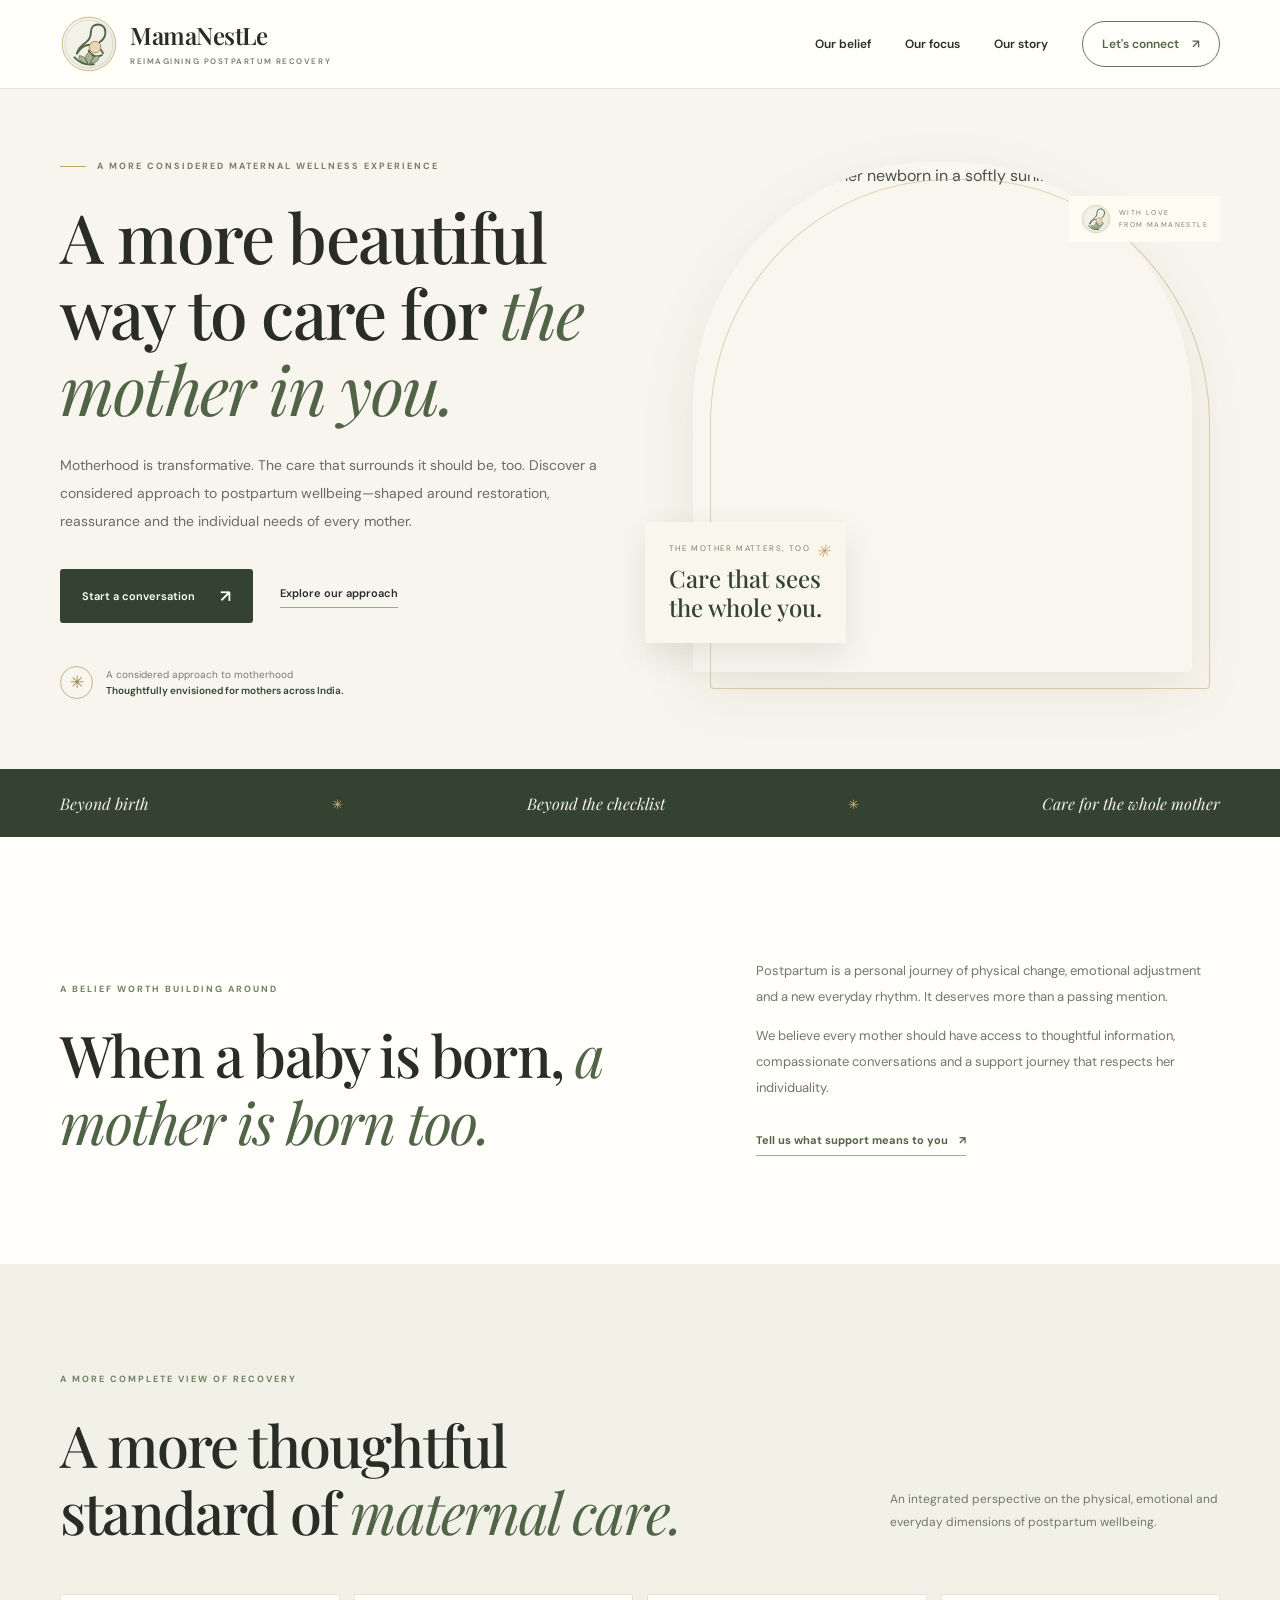
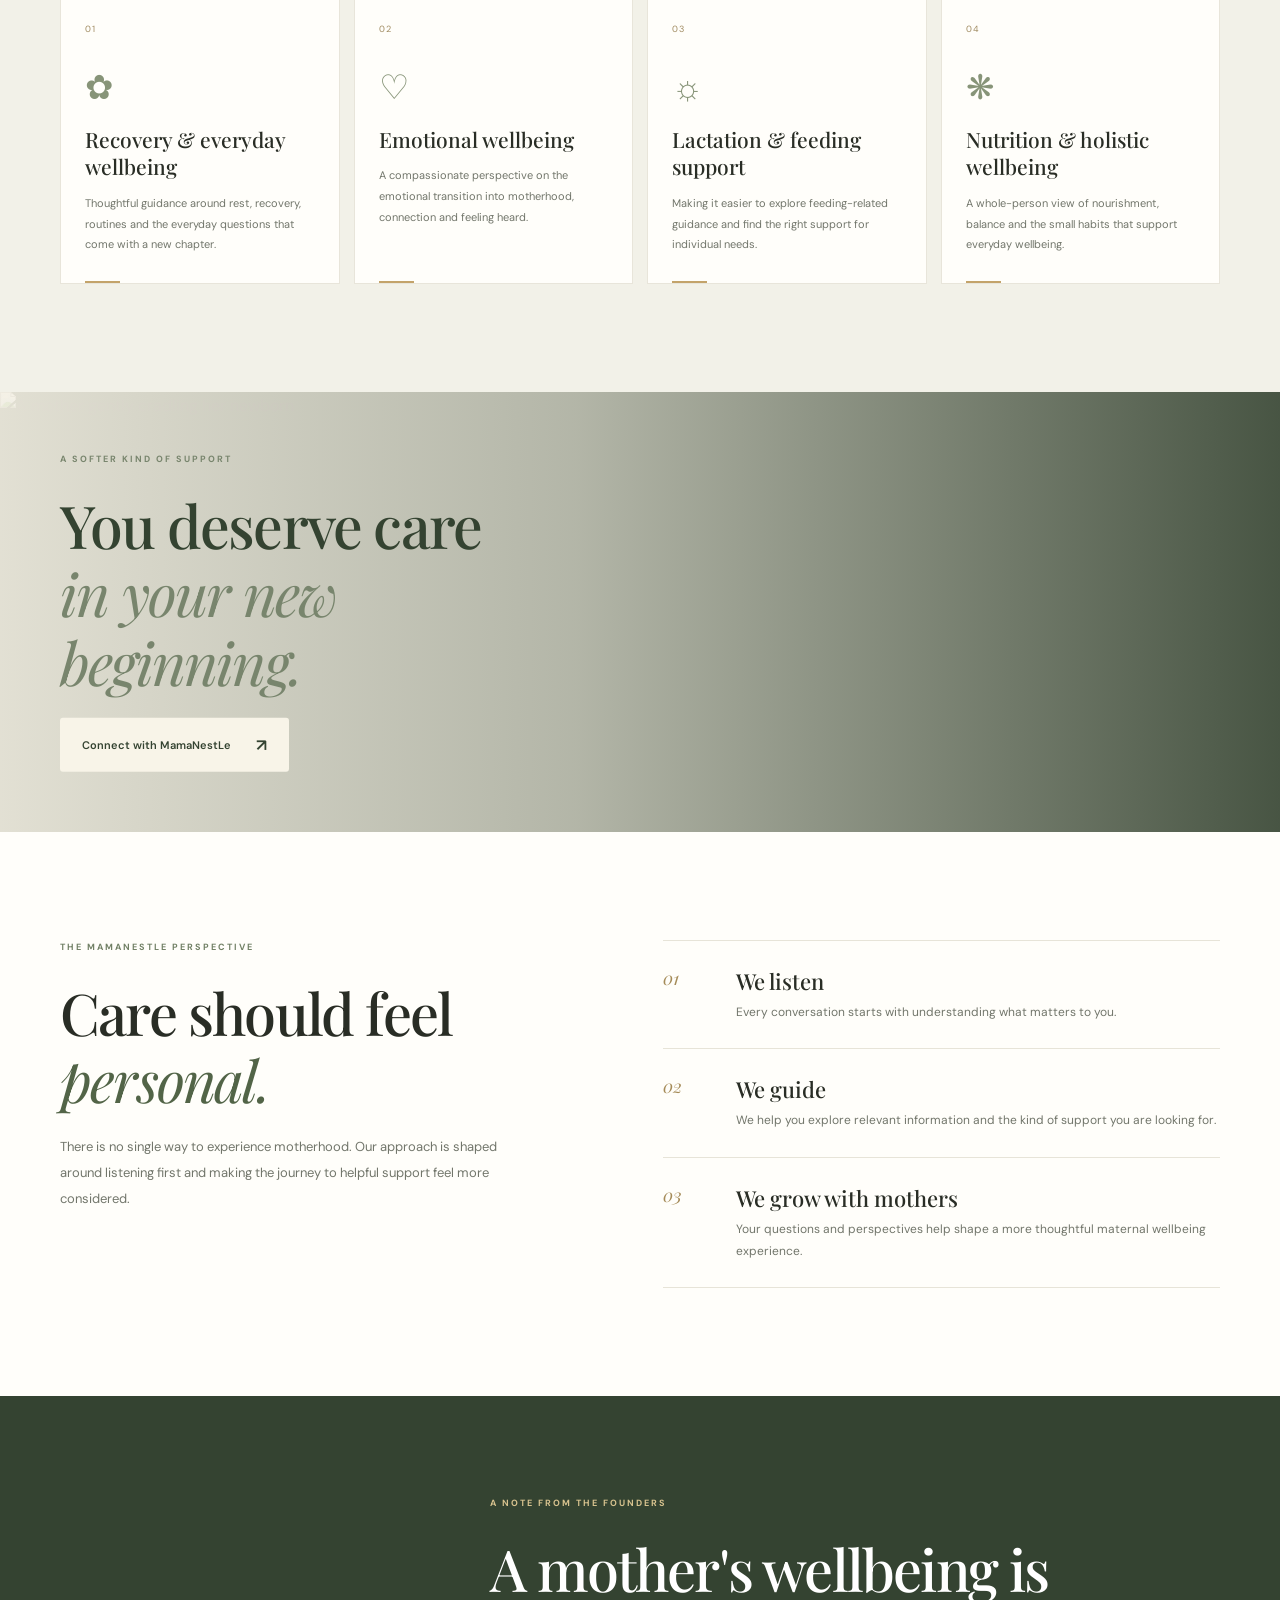
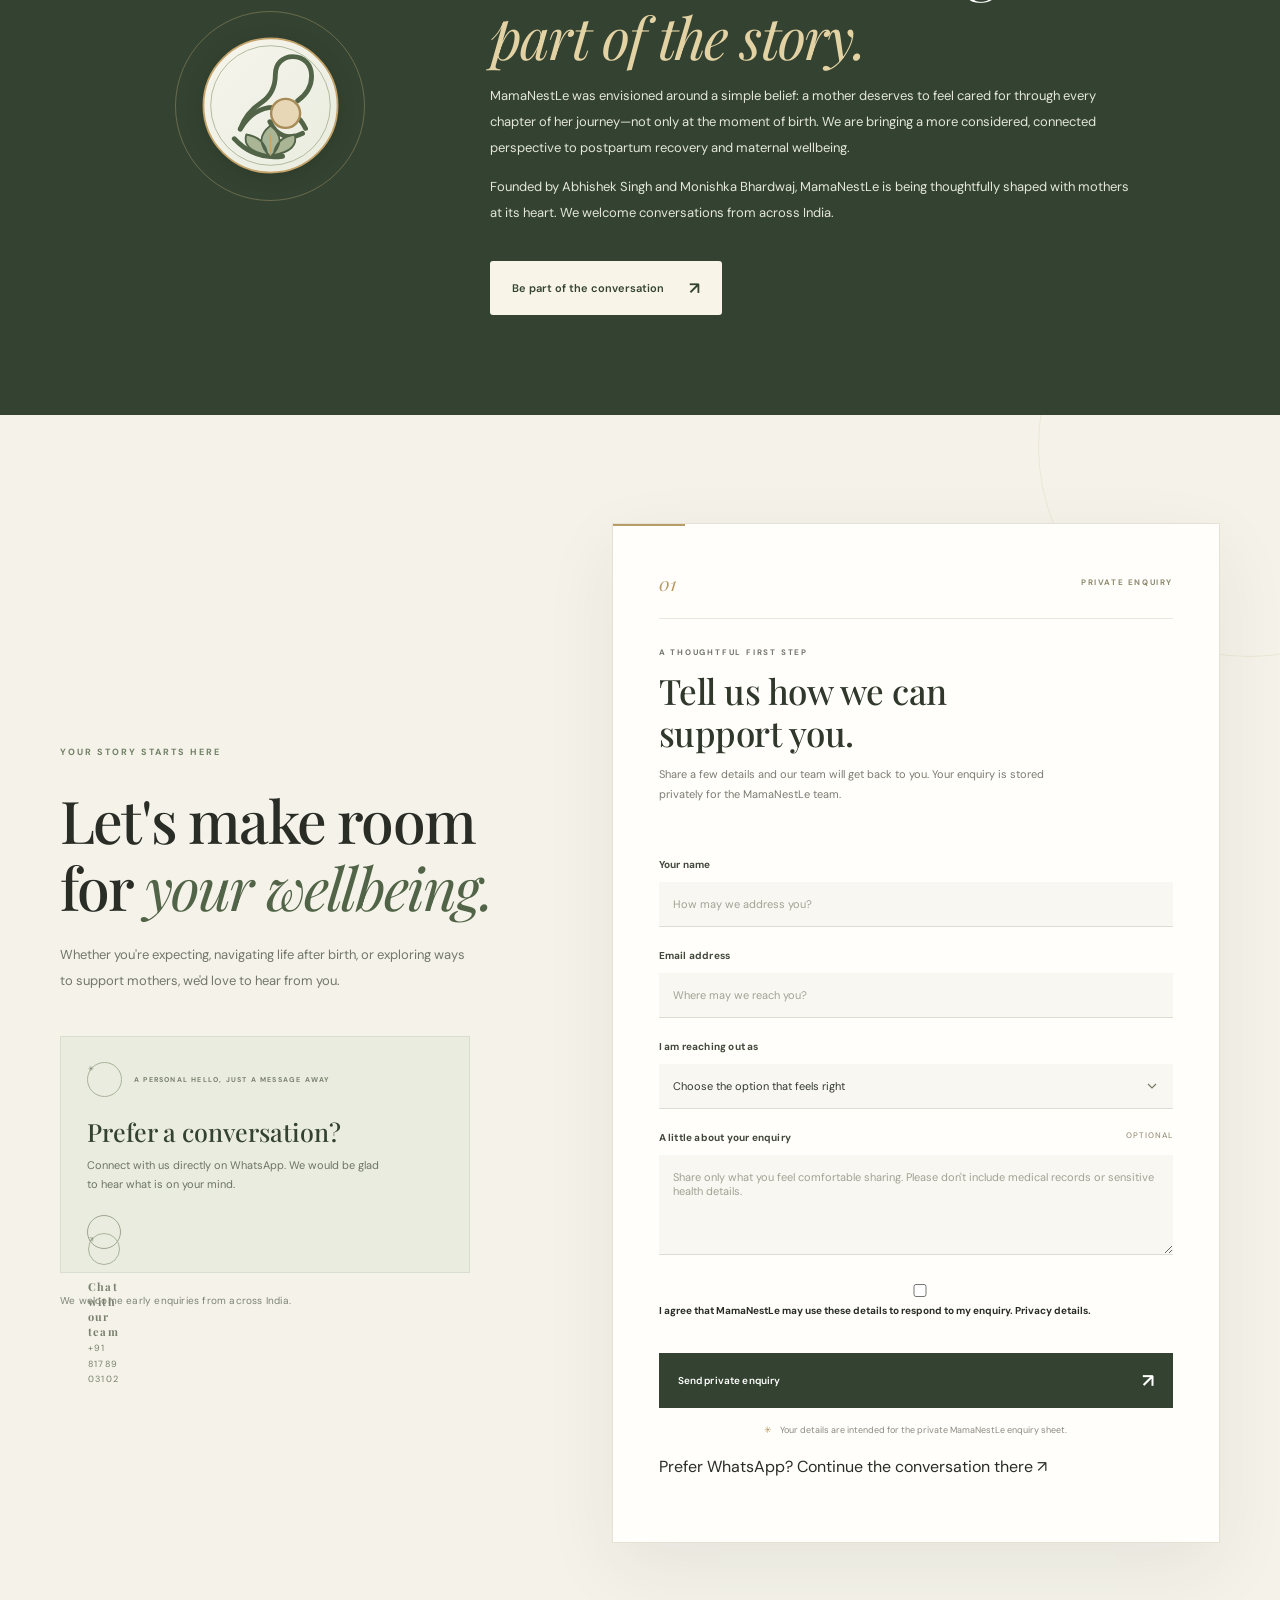
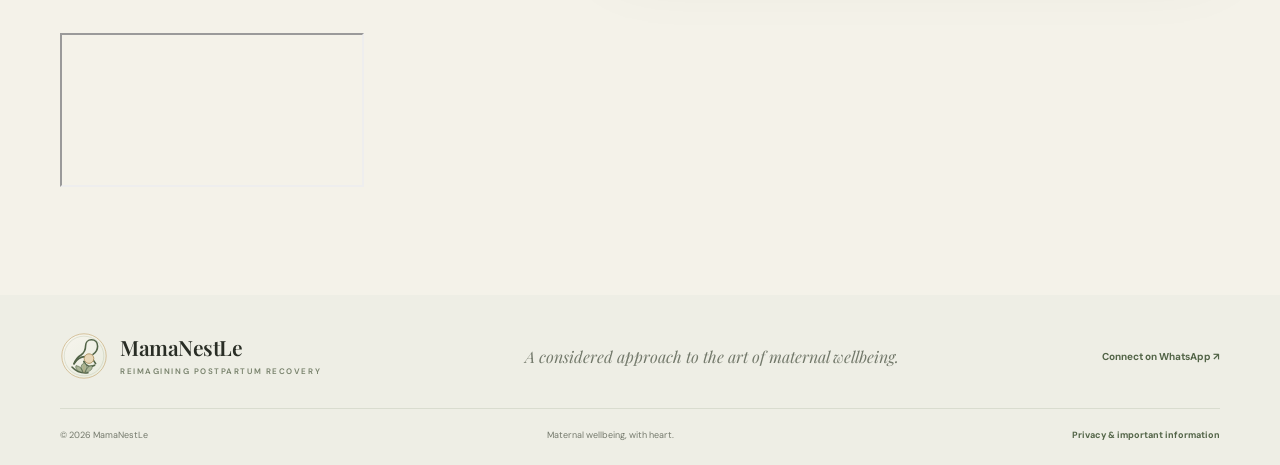
==== commit 65f56420: "Build private enquiry form and WhatsApp alternative" ====
--- a/index.html
+++ b/index.html
@@ -8,7 +8,7 @@
 <link rel="preconnect" href="https://fonts.googleapis.com"><link rel="preconnect" href="https://fonts.gstatic.com" crossorigin>
 <link href="https://fonts.googleapis.com/css2?family=DM+Sans:wght@400;500;600;700&family=Playfair+Display:wght@400;500;600;700&display=swap" rel="stylesheet">
 <link rel="icon" href="assets/mamanestle-icon.svg" type="image/svg+xml">
-<link rel="stylesheet" href="styles.css?v=20261119-concierge2"><script src="script.js?v=20261119-luxe" defer></script>
+<link rel="stylesheet" href="styles.css?v=20261119-private-enquiry1"><script src="script.js?v=20261119-private-enquiry1" defer></script>
 </head>
 <body>
 <a class="skip-link" href="#main">Skip to content</a>
@@ -20,7 +20,7 @@
 <main id="main">
 <section class="hero" id="home"><div class="container hero-grid">
 <div class="hero-copy"><p class="eyebrow"><span class="eyebrow-line"></span> A MORE CONSIDERED MATERNAL WELLNESS EXPERIENCE</p><h1>A more beautiful way to care for <em>the mother in you.</em></h1><p class="hero-lead">Motherhood is transformative. The care that surrounds it should be, too. Discover a considered approach to postpartum wellbeing—shaped around restoration, reassurance and the individual needs of every mother.</p><div class="hero-actions"><a class="button button-dark" href="#connect">Start a conversation <span>↗</span></a><a class="text-link" href="#support">Explore our approach</a></div><div class="hero-proof"><span class="proof-mark">✳</span><span>A considered approach to motherhood<br><b>Thoughtfully envisioned for mothers across India.</b></span></div></div>
-<div class="hero-photo-wrap"><img class="hero-photo" src="https://images.pexels.com/photos/34336729/pexels-photo-34336729/free-photo-of-mother-holding-newborn-baby-in-sunlit-room.jpeg?auto=compress&dpr=1&h=1100&w=900" alt="A mother holding her newborn in a softly sunlit room" fetchpriority="high"><div class="photo-note"><span>THE MOTHER MATTERS, TOO</span><b>Care that sees<br>the whole you.</b><i>✳</i></div><div class="photo-stamp"><img src="assets/mamanestle-icon.svg?v=20261119-luxe" alt=""><span>WITH LOVE<br>FROM MAMANESTLE</span></div></div>
+<div class="hero-photo-wrap"><img class="hero-photo" src="https://images.pexels.com/photos/36753631/pexels-photo-36753631.jpeg?auto=compress&cs=tinysrgb&w=1400" alt="A mother holding her newborn in a softly sunlit room" fetchpriority="high"><div class="photo-note"><span>THE MOTHER MATTERS, TOO</span><b>Care that sees<br>the whole you.</b><i>✳</i></div><div class="photo-stamp"><img src="assets/mamanestle-icon.svg?v=20261119-luxe" alt=""><span>WITH LOVE<br>FROM MAMANESTLE</span></div></div>
 </div></section>
 <div class="belief-ribbon"><div class="container"><span>Beyond birth</span><i>✳</i><span>Beyond the checklist</span><i>✳</i><span>Care for the whole mother</span></div></div>
 <section class="section belief" id="our-belief"><div class="container belief-grid"><div><p class="eyebrow">A belief worth building around</p><h2>When a baby is born, <em>a mother is born too.</em></h2></div><div class="belief-copy"><p>Postpartum is a personal journey of physical change, emotional adjustment and a new everyday rhythm. It deserves more than a passing mention.</p><p>We believe every mother should have access to thoughtful information, compassionate conversations and a support journey that respects her individuality.</p><a class="under-link" href="#connect">Tell us what support means to you <span>↗</span></a></div></div></section>
@@ -31,16 +31,24 @@
 <article class="focus-card"><div class="focus-number">03</div><div class="focus-icon">☼</div><h3>Lactation &amp; feeding support</h3><p>Making it easier to explore feeding-related guidance and find the right support for individual needs.</p><span class="focus-rule"></span></article>
 <article class="focus-card"><div class="focus-number">04</div><div class="focus-icon">❋</div><h3>Nutrition &amp; holistic wellbeing</h3><p>A whole-person view of nourishment, balance and the small habits that support everyday wellbeing.</p><span class="focus-rule"></span></article>
 </div></div></section>
-<section class="image-break"><img src="https://images.pexels.com/photos/36753631/pexels-photo-36753631.jpeg?auto=compress&cs=tinysrgb&w=1800" alt="A mother gently cradling her newborn" loading="lazy"><div class="image-break-copy"><p class="eyebrow">A softer kind of support</p><h2>You deserve care<br><em>in your new beginning.</em></h2><a class="button button-light" href="#connect">Connect with MamaNestLe <span>↗</span></a></div></section>
+<section class="image-break"><img src="https://images.pexels.com/photos/36753619/pexels-photo-36753619.jpeg?auto=compress&cs=tinysrgb&w=1800" alt="A mother gently cradling her newborn" loading="lazy"><div class="image-break-copy"><p class="eyebrow">A softer kind of support</p><h2>You deserve care<br><em>in your new beginning.</em></h2><a class="button button-light" href="#connect">Connect with MamaNestLe <span>↗</span></a></div></section>
 <section class="section journey"><div class="container journey-grid"><div class="journey-heading"><p class="eyebrow">The MamaNestLe perspective</p><h2>Care should feel <em>personal.</em></h2><p>There is no single way to experience motherhood. Our approach is shaped around listening first and making the journey to helpful support feel more considered.</p></div><div class="journey-steps"><div class="journey-step"><span>01</span><div><h3>We listen</h3><p>Every conversation starts with understanding what matters to you.</p></div></div><div class="journey-step"><span>02</span><div><h3>We guide</h3><p>We help you explore relevant information and the kind of support you are looking for.</p></div></div><div class="journey-step"><span>03</span><div><h3>We grow with mothers</h3><p>Your questions and perspectives help shape a more thoughtful maternal wellbeing experience.</p></div></div></div></div></section>
 <section class="story" id="story"><div class="container story-grid"><div class="story-mark"><img src="assets/mamanestle-icon.svg?v=20261119-luxe" alt="MamaNestLe emblem"></div><div><p class="eyebrow">A note from the founders</p><h2>A mother's wellbeing is <em>part of the story.</em></h2><p>MamaNestLe was envisioned around a simple belief: a mother deserves to feel cared for through every chapter of her journey—not only at the moment of birth. We are bringing a more considered, connected perspective to postpartum recovery and maternal wellbeing.</p><p>Founded by Abhishek Singh and Monishka Bhardwaj, MamaNestLe is being thoughtfully shaped with mothers at its heart. We welcome conversations from across India.</p><a class="button button-light" href="#connect">Be part of the conversation <span>↗</span></a></div></div></section>
 <section class="connect section" id="connect"><div class="container connect-grid"><div class="connect-copy"><p class="eyebrow">Your story starts here</p><h2>Let's make room for <em>your wellbeing.</em></h2><p>Whether you're expecting, navigating life after birth, or exploring ways to support mothers, we'd love to hear from you.</p><div class="whatsapp-card"><div class="wa-card-top"><span class="wa-symbol">✳</span><span class="wa-kicker">A PERSONAL HELLO, JUST A MESSAGE AWAY</span></div><h3>Prefer a conversation?</h3><p>Connect with us directly on WhatsApp. We would be glad to hear what is on your mind.</p><a class="wa-direct-link" id="whatsapp-link" href="https://wa.me/918178903102?text=Hello%20MamaNestLe%2C%20I%27d%20love%20to%20connect." target="_blank" rel="noopener"><span class="wa-direct-icon">↗</span><span><b>Chat with our team</b><small>+91 81789 03102</small></span></a></div><p class="connect-note">We welcome early enquiries from across India.</p></div>
-<form class="contact-form" id="enquiry-form"><div class="form-top"><div class="form-index"><span>01</span><span>PRIVATE ENQUIRY</span></div><p class="eyebrow">A thoughtful first step</p><h3>Tell us how we can support you.</h3><p>Leave us a few details. Your WhatsApp message will be prepared for you to review and send.</p></div>
+<form class="contact-form" id="enquiry-form" method="post" target="enquiry-response" action="ADD_GOOGLE_APPS_SCRIPT_WEB_APP_URL_HERE">
+<div class="form-top"><div class="form-index"><span>01</span><span>PRIVATE ENQUIRY</span></div><p class="eyebrow">A thoughtful first step</p><h3>Tell us how we can support you.</h3><p>Share a few details and our team will get back to you. Your enquiry is stored privately for the MamaNestLe team.</p></div>
 <div class="form-field"><label for="name">Your name</label><input id="name" name="name" autocomplete="name" maxlength="100" required placeholder="How may we address you?"></div>
+<div class="form-field"><label for="email">Email address</label><input id="email" name="email" type="email" autocomplete="email" maxlength="254" required placeholder="Where may we reach you?"></div>
 <div class="form-field"><label for="interest">I am reaching out as</label><select id="interest" name="interest" required><option value="">Choose the option that feels right</option><option>Expecting mother</option><option>Mother after childbirth</option><option>Family member / caregiver</option><option>Healthcare professional</option><option>Potential collaborator</option><option>Other</option></select></div>
-<div class="form-field"><label for="message">A little about your enquiry <span>OPTIONAL</span></label><textarea id="message" name="message" rows="3" maxlength="1200" placeholder="Share only what you feel comfortable sharing."></textarea></div>
+<div class="form-field"><label for="message">A little about your enquiry <span>OPTIONAL</span></label><textarea id="message" name="message" rows="3" maxlength="1200" placeholder="Share only what you feel comfortable sharing. Please don't include medical records or sensitive health details."></textarea></div>
 <div class="hp" aria-hidden="true"><label for="website">Leave empty</label><input id="website" name="website" tabindex="-1" autocomplete="off"></div>
-<button class="button button-dark submit-button" type="submit"><span>Prepare my WhatsApp message</span><span class="submit-arrow">↗</span></button><p class="form-footnote"><span>✳</span> Nothing is sent until you review and press send in WhatsApp.</p></form></div></section>
+<label class="consent-row"><input type="checkbox" id="consent" name="consent" value="yes" required><span>I agree that MamaNestLe may use these details to respond to my enquiry. <a href="privacy.html">Privacy details</a>.</span></label>
+<input type="hidden" name="page" value="MamaNestLe website">
+<button class="button button-dark submit-button" type="submit"><span>Send private enquiry</span><span class="submit-arrow">↗</span></button>
+<p class="form-footnote" id="form-status" role="status" aria-live="polite"><span>✳</span> Your details are intended for the private MamaNestLe enquiry sheet.</p>
+<p class="form-whatsapp">Prefer WhatsApp? <a id="form-whatsapp-link" href="https://wa.me/918178903102?text=Hello%20MamaNestLe%2C%20I%27d%20like%20to%20connect." target="_blank" rel="noopener">Continue the conversation there ↗</a></p>
+</form><iframe name="enquiry-response" id="enquiry-response" title="Enquiry submission response" class="form-response-frame"></iframe></div></section>
 </main>
 <footer class="footer"><div class="container footer-main"><a class="brand footer-brand" href="#home"><img class="brand-logo" src="assets/mamanestle-icon.svg?v=20261119-luxe" alt=""><span class="brand-name">MamaNestLe<small>REIMAGINING POSTPARTUM RECOVERY</small></span></a><p>A considered approach to the art of maternal wellbeing.</p><a class="footer-contact" href="https://wa.me/918178903102" target="_blank" rel="noopener">Connect on WhatsApp ↗</a></div><div class="container footer-bottom"><span>© <span id="year"></span> MamaNestLe</span><span>Maternal wellbeing, with heart.</span><a href="privacy.html">Privacy &amp; important information</a></div></footer>
-</body></html>+</body></html>
+<!-- Trigger fresh Pages deployment for the latest MamaNestLe design. -->
--- a/styles.css
+++ b/styles.css
@@ -42,3 +42,32 @@
 .form-footnote{display:flex;align-items:center;justify-content:center;gap:8px;font-size:9px;line-height:1.6;color:#898b80;margin-top:15px}
 .form-footnote span{color:#b69a63}
 @media(max-width:700px){.connect{padding:70px 0}.connect-grid{gap:35px}.connect-copy{padding:0}.whatsapp-card{margin-top:27px;padding:22px}.contact-form{padding:27px 21px}.form-index{margin-bottom:23px}.form-top{padding-bottom:22px;margin-bottom:18px}}
+
+
+/* MamaNestLe soft editorial photo treatment */
+.hero-photo{
+  filter:brightness(1.07) saturate(.70) contrast(.91);
+}
+.hero-photo-wrap:before{
+  content:"";
+  position:absolute;
+  inset:0 28px 25px 0;
+  z-index:1;
+  border-radius:48% 48% 4px 4px;
+  background:linear-gradient(135deg,rgba(247,245,237,.13),rgba(202,211,190,.12));
+  pointer-events:none;
+  mix-blend-mode:screen;
+}
+.image-break>img{
+  filter:brightness(1.12) saturate(.66) contrast(.88);
+}
+.image-break:after{
+  background:linear-gradient(90deg,rgba(245,241,229,.90) 0%,rgba(245,241,229,.66) 45%,rgba(245,241,229,.10) 100%);
+}
+.image-break-copy{color:#344331}
+.image-break-copy .eyebrow{color:#78856d}
+.image-break-copy h2 em{color:#78856d}
+@media(max-width:700px){
+  .hero-photo-wrap:before{inset:0 20px 18px 0}
+  .image-break:after{background:linear-gradient(90deg,rgba(245,241,229,.86),rgba(245,241,229,.48))}
+}
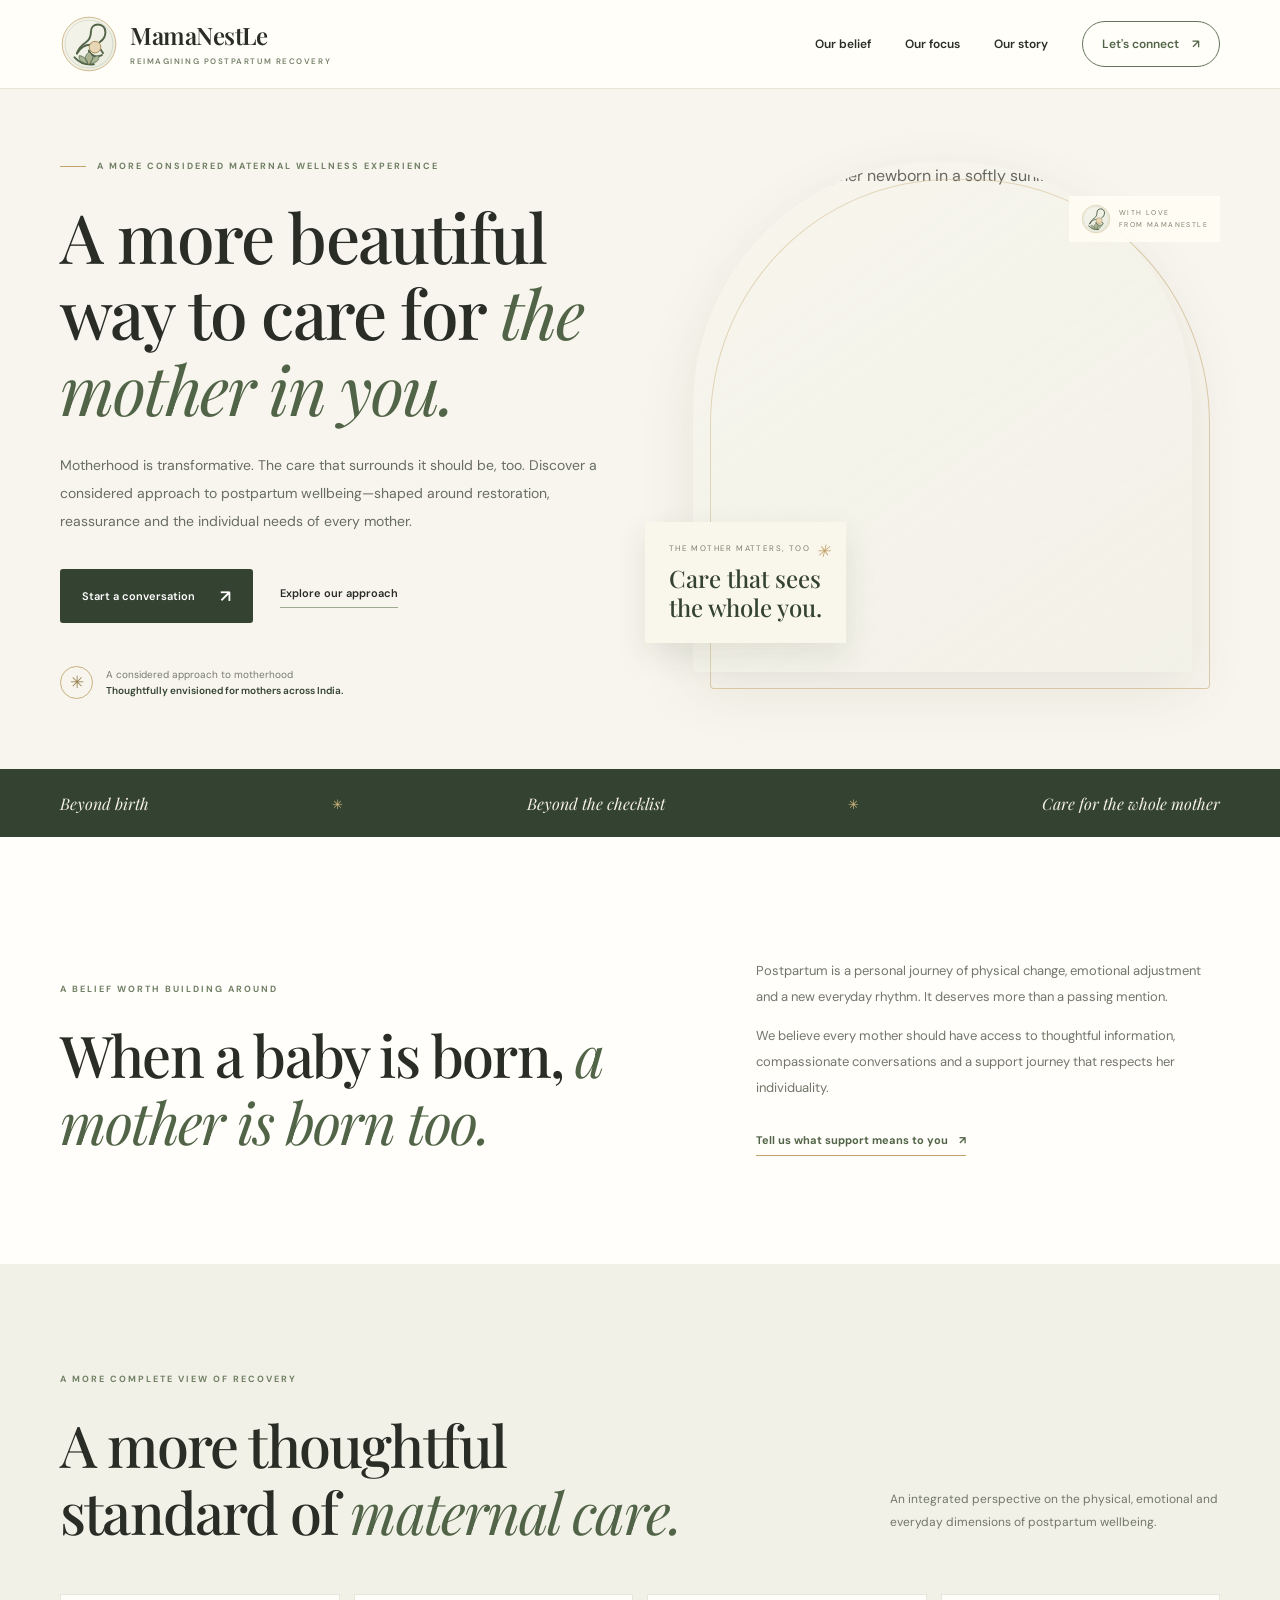
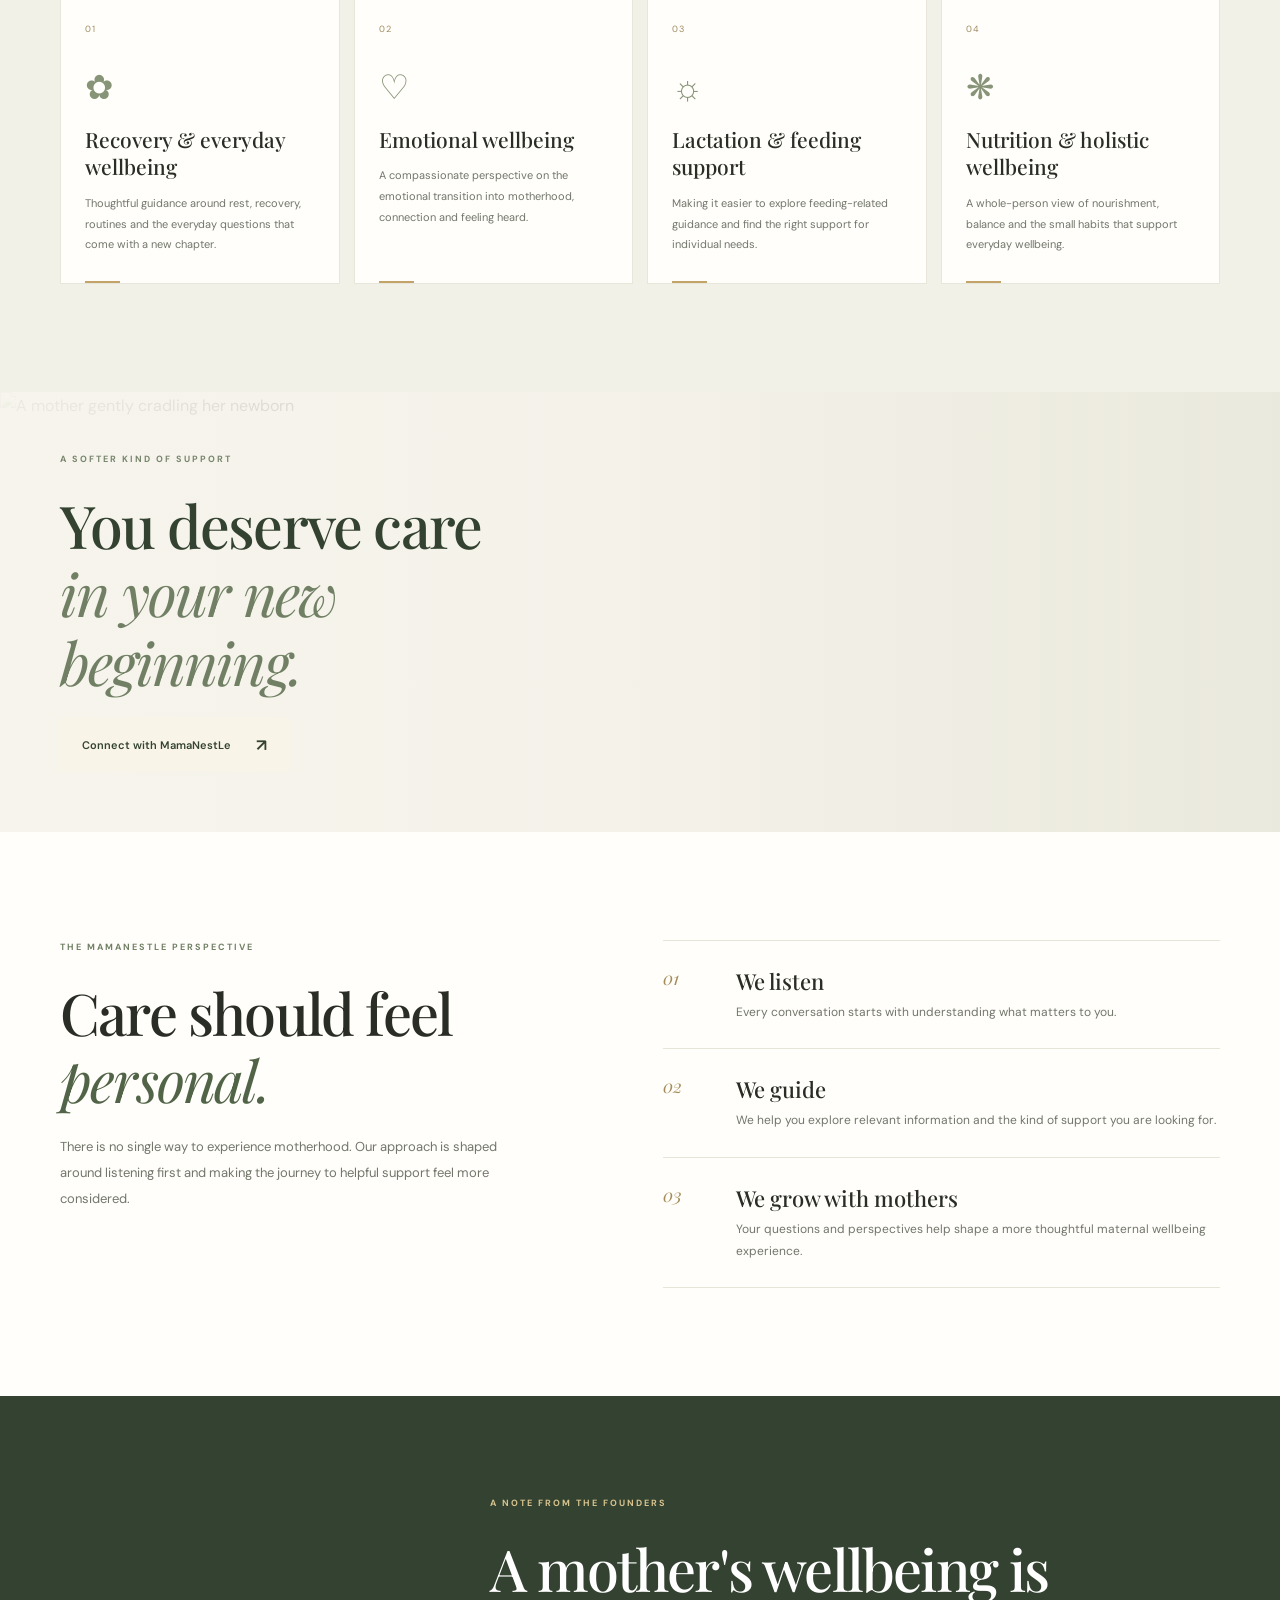
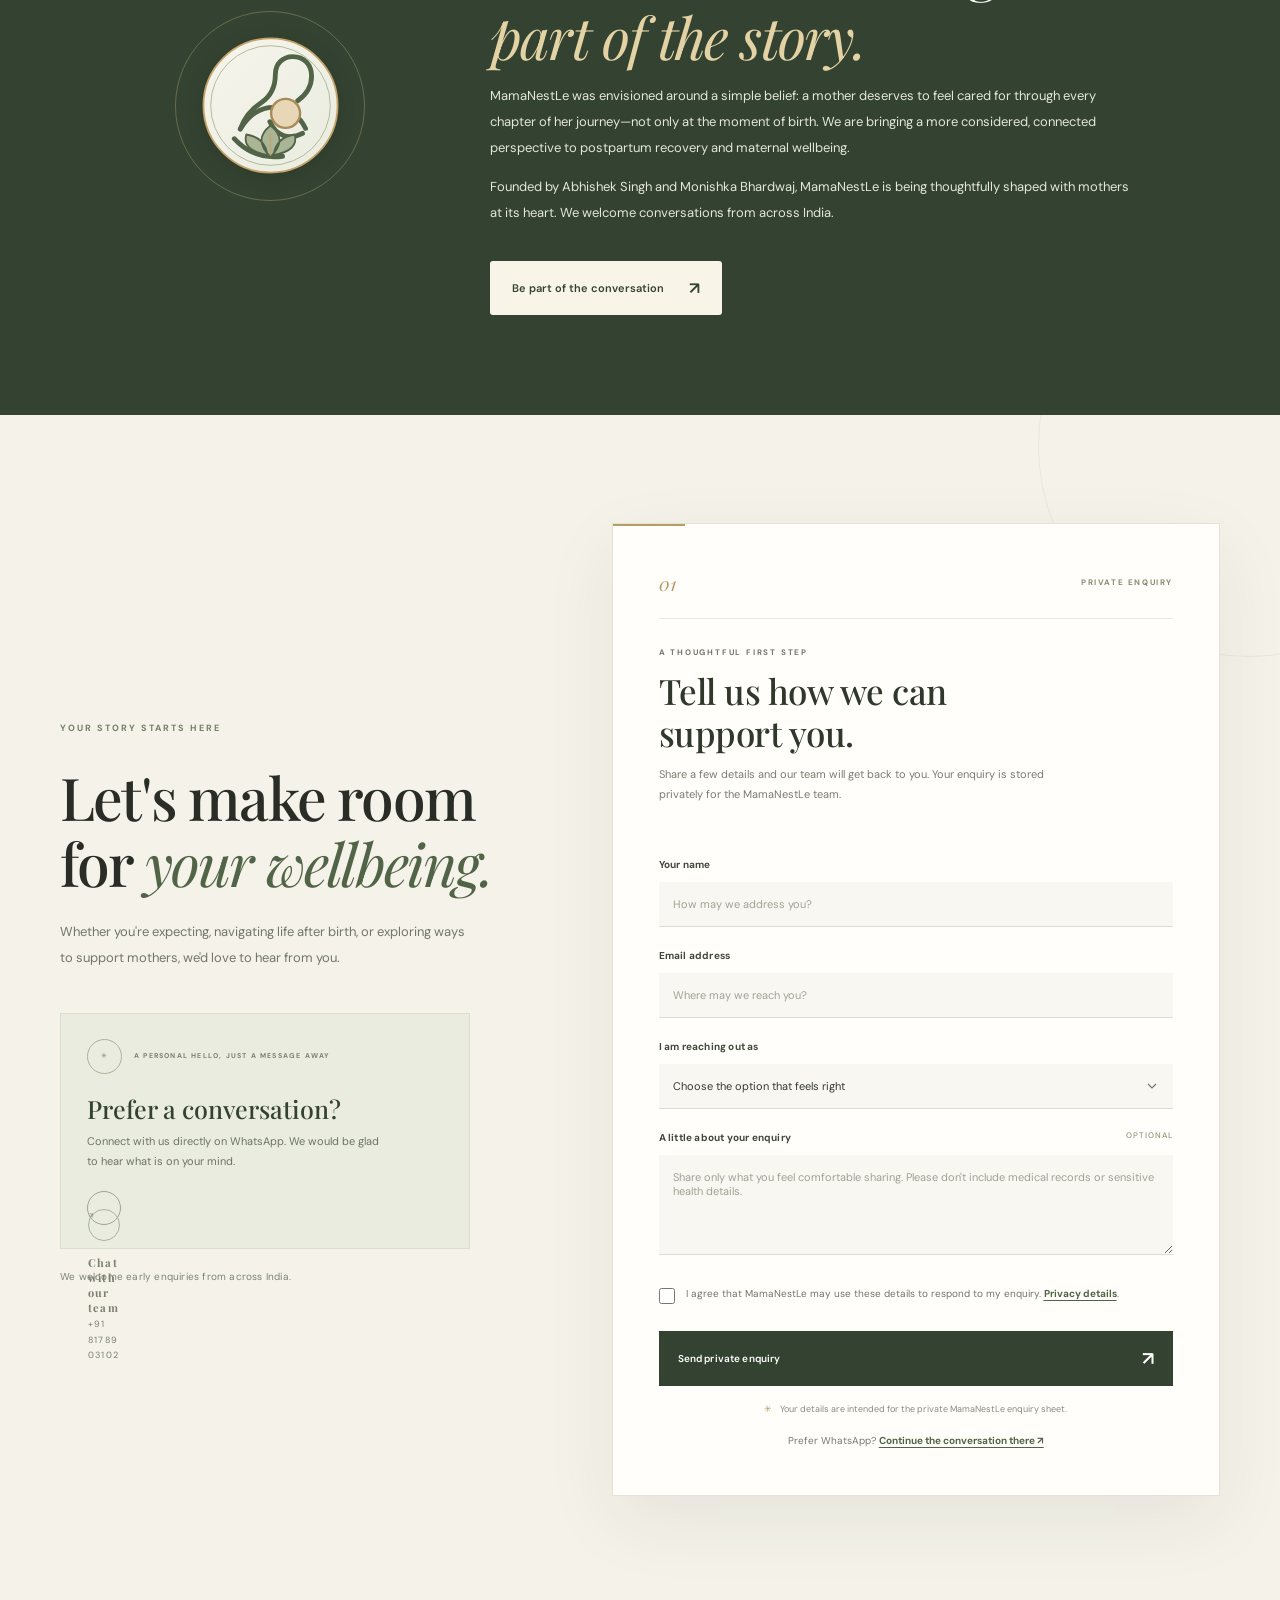
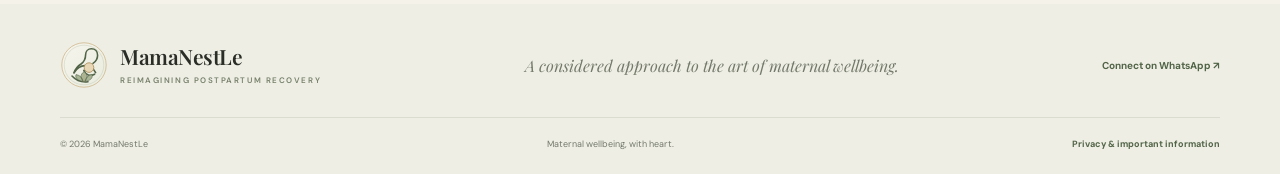
==== commit 5339b264: "Connect MamaNestLe enquiry form to private Apps Script endpoint" ====
--- a/index.html
+++ b/index.html
@@ -8,7 +8,7 @@
 <link rel="preconnect" href="https://fonts.googleapis.com"><link rel="preconnect" href="https://fonts.gstatic.com" crossorigin>
 <link href="https://fonts.googleapis.com/css2?family=DM+Sans:wght@400;500;600;700&family=Playfair+Display:wght@400;500;600;700&display=swap" rel="stylesheet">
 <link rel="icon" href="assets/mamanestle-icon.svg" type="image/svg+xml">
-<link rel="stylesheet" href="styles.css?v=20261119-private-enquiry1"><script src="script.js?v=20261119-private-enquiry1" defer></script>
+<link rel="stylesheet" href="styles.css?v=20261119-private-enquiry2"><script src="script.js?v=20261119-private-enquiry2" defer></script>
 </head>
 <body>
 <a class="skip-link" href="#main">Skip to content</a>
@@ -35,7 +35,7 @@
 <section class="section journey"><div class="container journey-grid"><div class="journey-heading"><p class="eyebrow">The MamaNestLe perspective</p><h2>Care should feel <em>personal.</em></h2><p>There is no single way to experience motherhood. Our approach is shaped around listening first and making the journey to helpful support feel more considered.</p></div><div class="journey-steps"><div class="journey-step"><span>01</span><div><h3>We listen</h3><p>Every conversation starts with understanding what matters to you.</p></div></div><div class="journey-step"><span>02</span><div><h3>We guide</h3><p>We help you explore relevant information and the kind of support you are looking for.</p></div></div><div class="journey-step"><span>03</span><div><h3>We grow with mothers</h3><p>Your questions and perspectives help shape a more thoughtful maternal wellbeing experience.</p></div></div></div></div></section>
 <section class="story" id="story"><div class="container story-grid"><div class="story-mark"><img src="assets/mamanestle-icon.svg?v=20261119-luxe" alt="MamaNestLe emblem"></div><div><p class="eyebrow">A note from the founders</p><h2>A mother's wellbeing is <em>part of the story.</em></h2><p>MamaNestLe was envisioned around a simple belief: a mother deserves to feel cared for through every chapter of her journey—not only at the moment of birth. We are bringing a more considered, connected perspective to postpartum recovery and maternal wellbeing.</p><p>Founded by Abhishek Singh and Monishka Bhardwaj, MamaNestLe is being thoughtfully shaped with mothers at its heart. We welcome conversations from across India.</p><a class="button button-light" href="#connect">Be part of the conversation <span>↗</span></a></div></div></section>
 <section class="connect section" id="connect"><div class="container connect-grid"><div class="connect-copy"><p class="eyebrow">Your story starts here</p><h2>Let's make room for <em>your wellbeing.</em></h2><p>Whether you're expecting, navigating life after birth, or exploring ways to support mothers, we'd love to hear from you.</p><div class="whatsapp-card"><div class="wa-card-top"><span class="wa-symbol">✳</span><span class="wa-kicker">A PERSONAL HELLO, JUST A MESSAGE AWAY</span></div><h3>Prefer a conversation?</h3><p>Connect with us directly on WhatsApp. We would be glad to hear what is on your mind.</p><a class="wa-direct-link" id="whatsapp-link" href="https://wa.me/918178903102?text=Hello%20MamaNestLe%2C%20I%27d%20love%20to%20connect." target="_blank" rel="noopener"><span class="wa-direct-icon">↗</span><span><b>Chat with our team</b><small>+91 81789 03102</small></span></a></div><p class="connect-note">We welcome early enquiries from across India.</p></div>
-<form class="contact-form" id="enquiry-form" method="post" target="enquiry-response" action="ADD_GOOGLE_APPS_SCRIPT_WEB_APP_URL_HERE">
+<form class="contact-form" id="enquiry-form" method="post" target="enquiry-response" action="https://script.google.com/macros/s/AKfycbyUcMkFrvlBovl-OzlwM_b8LYy31I1hR02o_xk17W9XTohWviycXhLEA8vvtJacff2b/exec">
 <div class="form-top"><div class="form-index"><span>01</span><span>PRIVATE ENQUIRY</span></div><p class="eyebrow">A thoughtful first step</p><h3>Tell us how we can support you.</h3><p>Share a few details and our team will get back to you. Your enquiry is stored privately for the MamaNestLe team.</p></div>
 <div class="form-field"><label for="name">Your name</label><input id="name" name="name" autocomplete="name" maxlength="100" required placeholder="How may we address you?"></div>
 <div class="form-field"><label for="email">Email address</label><input id="email" name="email" type="email" autocomplete="email" maxlength="254" required placeholder="Where may we reach you?"></div>
--- a/styles.css
+++ b/styles.css
@@ -71,3 +71,38 @@
   .hero-photo-wrap:before{inset:0 20px 18px 0}
   .image-break:after{background:linear-gradient(90deg,rgba(245,241,229,.86),rgba(245,241,229,.48))}
 }
+
+
+/* Luxury editorial image palette + enquiry form refinements */
+.hero-photo,.image-break>img{
+  filter:brightness(1.13) saturate(.58) contrast(.86) sepia(.08);
+}
+.hero-photo-wrap{isolation:isolate}
+.hero-photo-wrap:before{
+  content:"";position:absolute;inset:0 28px 25px 0;z-index:1;
+  background:linear-gradient(145deg,rgba(248,245,235,.25),rgba(213,219,199,.13));
+  border-radius:48% 48% 4px 4px;pointer-events:none;mix-blend-mode:screen;
+}
+.image-break{background:#e9e8dc}
+.image-break:after{
+  background:linear-gradient(90deg,rgba(247,245,237,.94) 0%,rgba(247,245,237,.77) 48%,rgba(247,245,237,.10) 100%);
+}
+.image-break-copy{color:#344331}
+.image-break-copy .eyebrow{color:#78856d}
+.image-break-copy h2 em{color:#718064}
+.whatsapp-card{display:block}
+.wa-card-top{display:flex;align-items:center;gap:12px}
+.whatsapp-card .wa-symbol{display:grid;place-items:center;flex:none}
+.whatsapp-card .wa-kicker{display:block}
+.form-field input[type=email]{width:100%}
+.consent-row{display:flex;align-items:flex-start;gap:11px;margin:22px 0 0;font-size:10px;line-height:1.65;font-weight:400;color:#72766b}
+.consent-row input{width:16px;height:16px;flex:none;margin:2px 0 0;accent-color:#526447}
+.consent-row a,.form-whatsapp a{color:#526447;text-decoration:underline;text-underline-offset:3px;font-weight:700}
+.form-whatsapp{font-size:10px;text-align:center;color:#777b70;margin:13px 0 0}
+.form-response-frame{position:absolute;width:1px;height:1px;border:0;opacity:0;pointer-events:none}
+.contact-form.is-submitting .submit-button{opacity:.65;pointer-events:none}
+.form-footnote{min-height:18px}
+@media(max-width:700px){
+ .hero-photo-wrap:before{inset:0 20px 18px 0}
+ .image-break:after{background:linear-gradient(90deg,rgba(247,245,237,.92),rgba(247,245,237,.60))}
+}
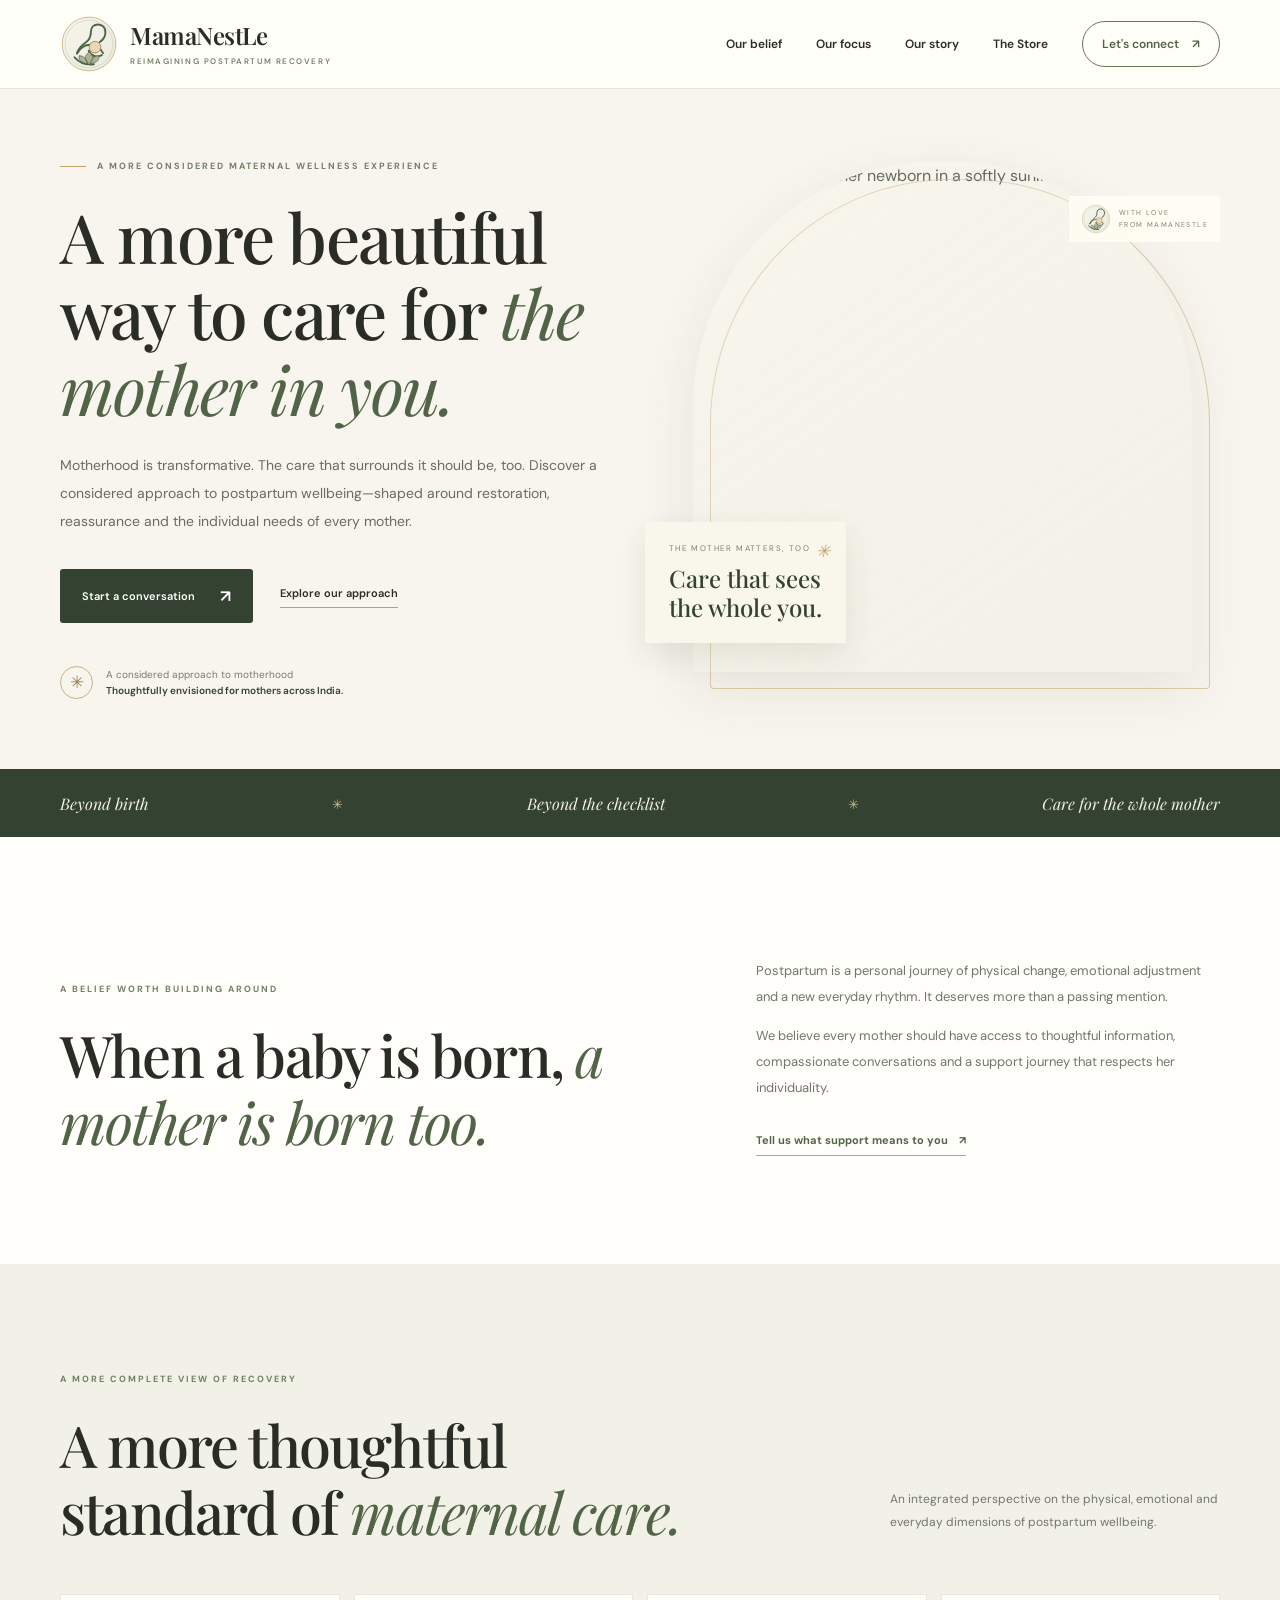
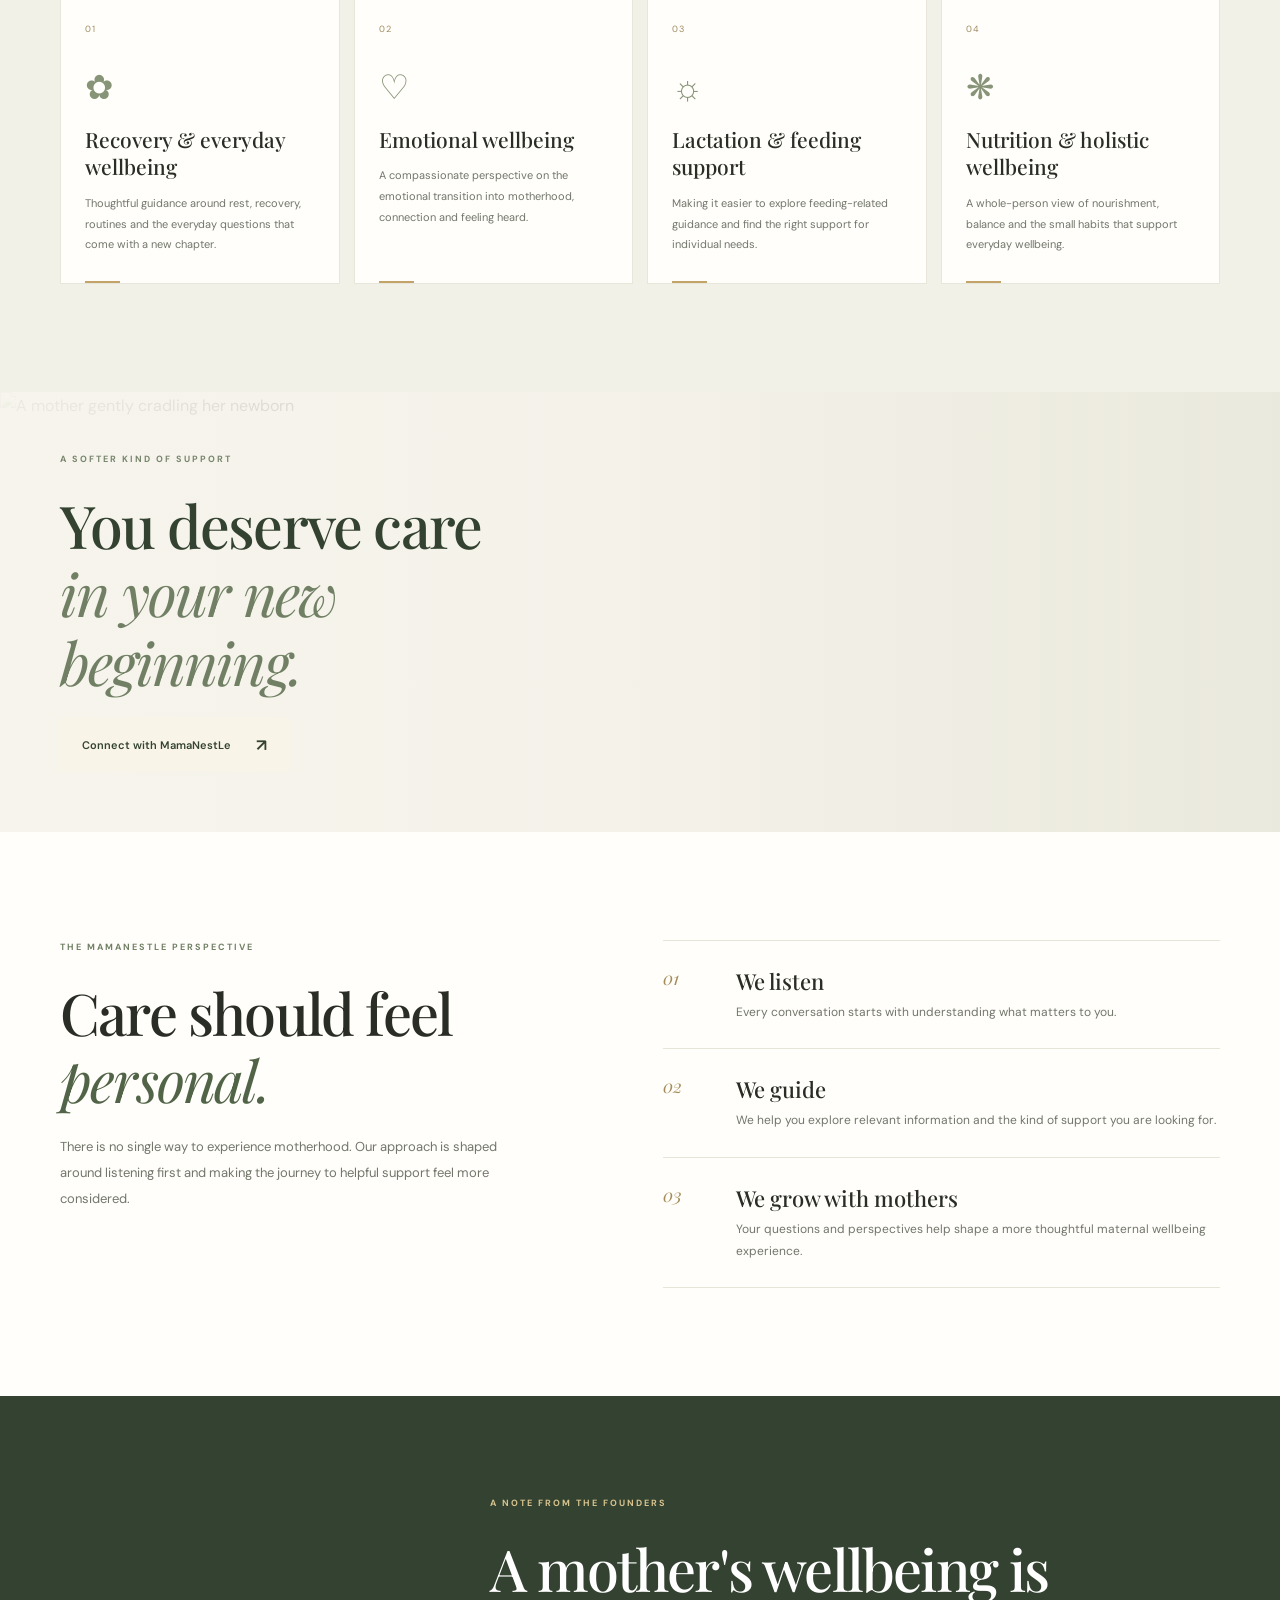
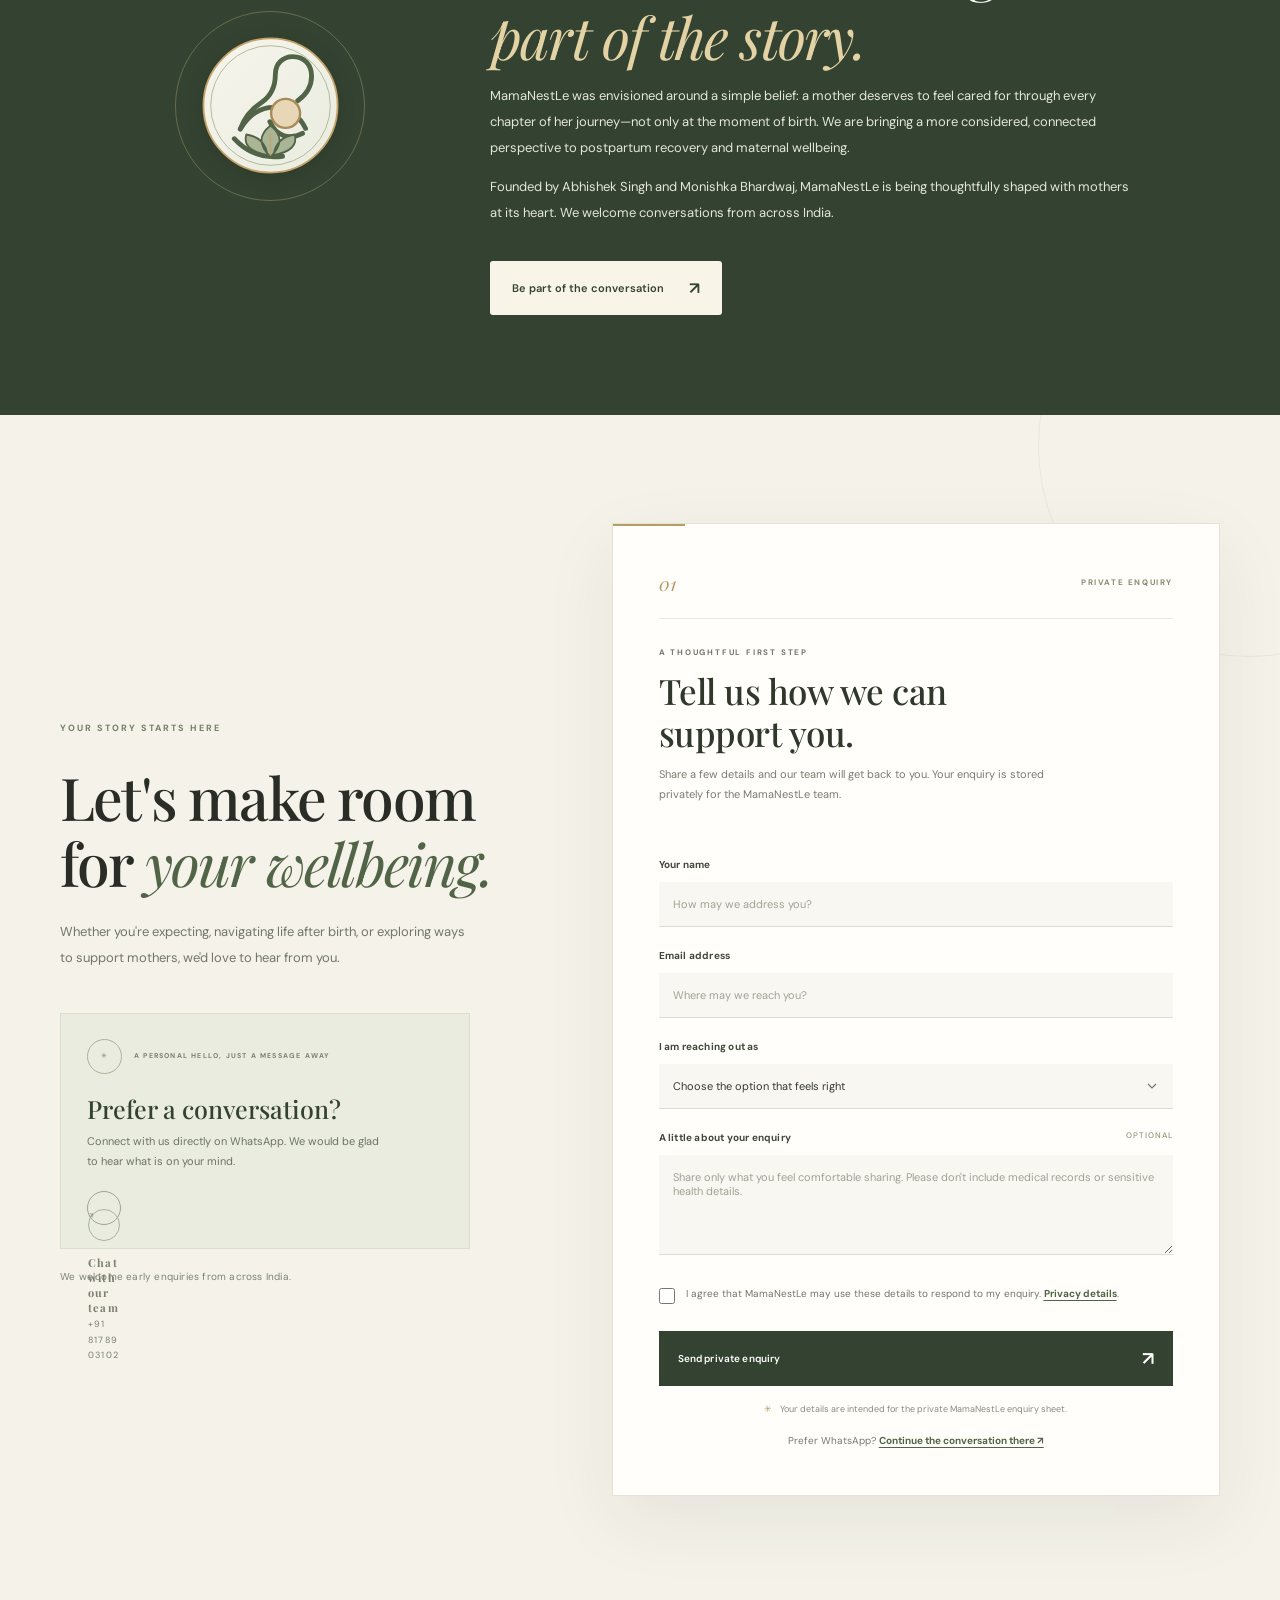
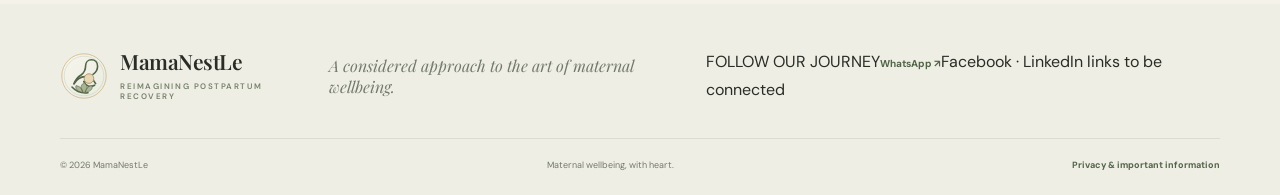
==== commit bd274957: "Add Store navigation and prepare social footer" ====
--- a/index.html
+++ b/index.html
@@ -8,14 +8,14 @@
 <link rel="preconnect" href="https://fonts.googleapis.com"><link rel="preconnect" href="https://fonts.gstatic.com" crossorigin>
 <link href="https://fonts.googleapis.com/css2?family=DM+Sans:wght@400;500;600;700&family=Playfair+Display:wght@400;500;600;700&display=swap" rel="stylesheet">
 <link rel="icon" href="assets/mamanestle-icon.svg" type="image/svg+xml">
-<link rel="stylesheet" href="styles.css?v=20261119-private-enquiry2"><script src="script.js?v=20261119-private-enquiry2" defer></script>
+<link rel="stylesheet" href="styles.css?v=20261119-enquiry-fix1"><script src="script.js?v=20261119-enquiry-fix1" defer></script>
 </head>
 <body>
 <a class="skip-link" href="#main">Skip to content</a>
 <header class="header"><div class="container nav">
 <a class="brand" href="#home" aria-label="MamaNestLe home"><img class="brand-logo" src="assets/mamanestle-icon.svg?v=20261119-luxe" alt=""><span class="brand-name">MamaNestLe<small>REIMAGINING POSTPARTUM RECOVERY</small></span></a>
 <button class="menu-toggle" aria-label="Open navigation" aria-expanded="false">☰</button>
-<nav class="nav-links" aria-label="Main navigation"><a href="#our-belief">Our belief</a><a href="#support">Our focus</a><a href="#story">Our story</a><a class="nav-cta" href="#connect">Let's connect <span>↗</span></a></nav>
+<nav class="nav-links" aria-label="Main navigation"><a href="#our-belief">Our belief</a><a href="#support">Our focus</a><a href="#story">Our story</a><a href="store.html">The Store</a><a class="nav-cta" href="#connect">Let's connect <span>↗</span></a></nav>
 </div></header>
 <main id="main">
 <section class="hero" id="home"><div class="container hero-grid">
@@ -49,6 +49,6 @@
 <p class="form-whatsapp">Prefer WhatsApp? <a id="form-whatsapp-link" href="https://wa.me/918178903102?text=Hello%20MamaNestLe%2C%20I%27d%20like%20to%20connect." target="_blank" rel="noopener">Continue the conversation there ↗</a></p>
 </form><iframe name="enquiry-response" id="enquiry-response" title="Enquiry submission response" class="form-response-frame"></iframe></div></section>
 </main>
-<footer class="footer"><div class="container footer-main"><a class="brand footer-brand" href="#home"><img class="brand-logo" src="assets/mamanestle-icon.svg?v=20261119-luxe" alt=""><span class="brand-name">MamaNestLe<small>REIMAGINING POSTPARTUM RECOVERY</small></span></a><p>A considered approach to the art of maternal wellbeing.</p><a class="footer-contact" href="https://wa.me/918178903102" target="_blank" rel="noopener">Connect on WhatsApp ↗</a></div><div class="container footer-bottom"><span>© <span id="year"></span> MamaNestLe</span><span>Maternal wellbeing, with heart.</span><a href="privacy.html">Privacy &amp; important information</a></div></footer>
+<footer class="footer"><div class="container footer-main"><a class="brand footer-brand" href="#home"><img class="brand-logo" src="assets/mamanestle-icon.svg?v=20261119-luxe" alt=""><span class="brand-name">MamaNestLe<small>REIMAGINING POSTPARTUM RECOVERY</small></span></a><p>A considered approach to the art of maternal wellbeing.</p><div class="footer-social"><span>FOLLOW OUR JOURNEY</span><a class="footer-contact" href="https://wa.me/918178903102" target="_blank" rel="noopener">WhatsApp ↗</a><span class="social-link-pending">Facebook · LinkedIn links to be connected</span></div></div><div class="container footer-bottom"><span>© <span id="year"></span> MamaNestLe</span><span>Maternal wellbeing, with heart.</span><a href="privacy.html">Privacy &amp; important information</a></div></footer>
 </body></html>
 <!-- Trigger fresh Pages deployment for the latest MamaNestLe design. -->
--- a/styles.css
+++ b/styles.css
@@ -106,3 +106,15 @@
  .hero-photo-wrap:before{inset:0 20px 18px 0}
  .image-break:after{background:linear-gradient(90deg,rgba(247,245,237,.92),rgba(247,245,237,.60))}
 }
+
+/* Mobile-first enquiry form reliability */
+@media(max-width:700px){
+ .connect-grid,.contact-form,.form-field{min-width:0;width:100%;}
+ .contact-form{padding:26px 18px;}
+ .form-field input,.form-field select,.form-field textarea{width:100%;min-width:0;font-size:16px;line-height:1.45;}
+ .consent-row{align-items:flex-start;gap:10px;}
+ .consent-row span{min-width:0;}
+ .submit-button{min-height:56px;width:100%;touch-action:manipulation;}
+ .form-response-frame{position:absolute;width:1px;height:1px;left:0;bottom:0;}
+}
+@media(max-width:390px){.contact-form{padding:23px 15px;}.form-top h3{font-size:27px;}}
